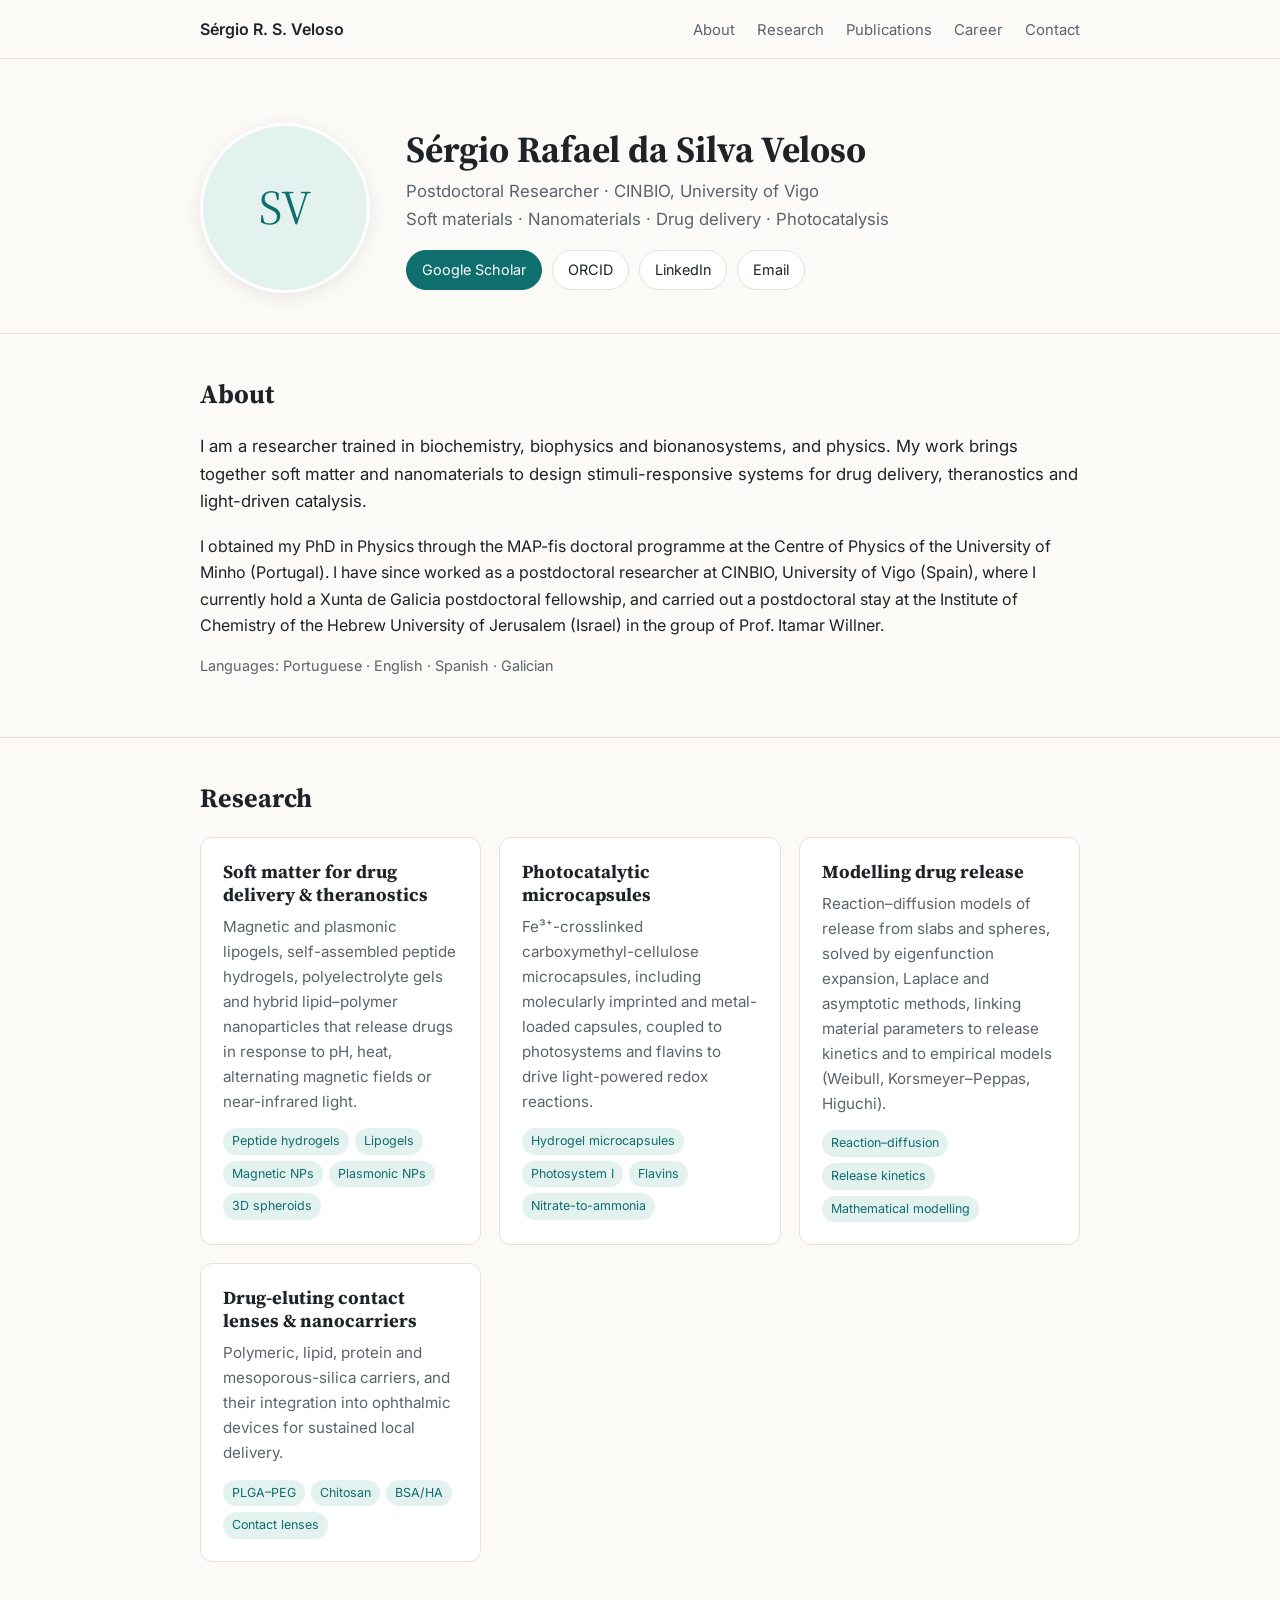
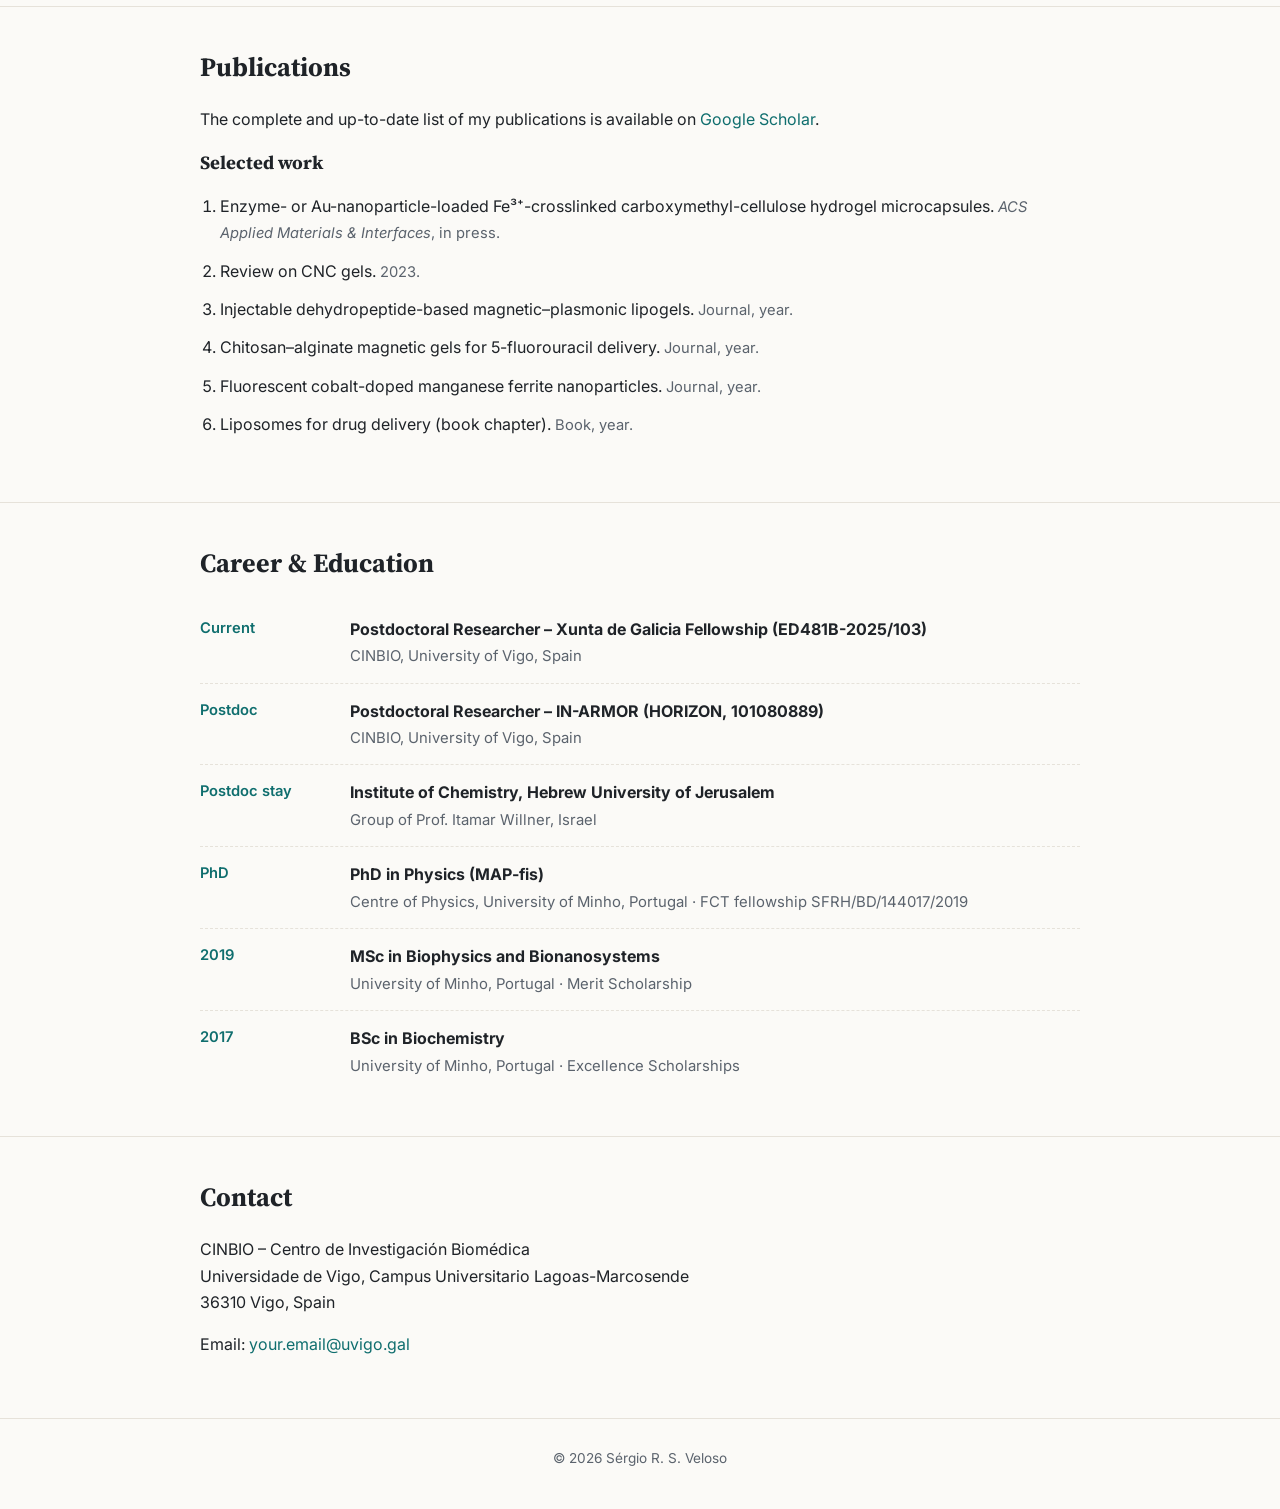
==== index.html @ 97ce34b4 "Add files via upload" ====
<!DOCTYPE html>
<html lang="en">
<head>
<meta charset="UTF-8">
<meta name="viewport" content="width=device-width, initial-scale=1.0">
<title>Sérgio R. S. Veloso | Researcher</title>
<meta name="description" content="Sérgio Rafael da Silva Veloso – researcher in soft materials, nanomaterials, drug delivery and photocatalysis. CINBIO, University of Vigo.">
<link href="https://fonts.googleapis.com/css2?family=Inter:wght@400;500;600&family=Source+Serif+4:wght@600;700&display=swap" rel="stylesheet">
<style>
  :root {
    --bg: #fbfaf7; --surface: #ffffff; --text: #1f2328; --muted: #5b636d;
    --accent: #0f6e6e; --accent-soft: #e3f1ef; --line: #e6e2da;
  }
  @media (prefers-color-scheme: dark) {
    :root {
      --bg: #14181b; --surface: #1b2024; --text: #e7e9ea; --muted: #a2abb3;
      --accent: #5cc1b8; --accent-soft: #1f3331; --line: #2c3338;
    }
  }
  * { box-sizing: border-box; }
  html { scroll-behavior: smooth; }
  body {
    margin: 0; background: var(--bg); color: var(--text);
    font-family: "Inter", system-ui, sans-serif; line-height: 1.65; font-size: 16px;
  }
  a { color: var(--accent); text-decoration: none; }
  a:hover { text-decoration: underline; }
  h1, h2, h3 { font-family: "Source Serif 4", Georgia, serif; line-height: 1.25; }
  .wrap { max-width: 920px; margin: 0 auto; padding: 0 20px; }

  /* Navigation */
  nav {
    position: sticky; top: 0; z-index: 10;
    background: color-mix(in srgb, var(--bg) 92%, transparent);
    backdrop-filter: blur(8px); border-bottom: 1px solid var(--line);
  }
  nav .wrap { display: flex; align-items: center; justify-content: space-between; height: 58px; }
  nav .brand { font-weight: 600; color: var(--text); }
  nav ul { list-style: none; display: flex; gap: 22px; margin: 0; padding: 0; }
  nav ul a { color: var(--muted); font-size: 0.93rem; }
  nav ul a:hover { color: var(--accent); text-decoration: none; }
  @media (max-width: 680px) { nav ul { display: none; } }

  /* Hero */
  header.hero { padding: 64px 0 40px; }
  .hero-grid { display: grid; grid-template-columns: 170px 1fr; gap: 36px; align-items: center; }
  .photo {
    width: 170px; height: 170px; border-radius: 50%; object-fit: cover;
    background: var(--accent-soft); border: 3px solid var(--surface);
    box-shadow: 0 4px 18px rgba(0,0,0,.08);
    display: flex; align-items: center; justify-content: center;
    font-family: "Source Serif 4", serif; font-size: 3rem; color: var(--accent);
  }
  .hero h1 { font-size: 2.3rem; margin: 0 0 6px; }
  .hero .role { color: var(--muted); margin: 0 0 16px; font-size: 1.05rem; }
  .links { display: flex; flex-wrap: wrap; gap: 10px; }
  .btn {
    display: inline-block; padding: 7px 15px; border-radius: 999px; font-size: 0.9rem;
    border: 1px solid var(--line); background: var(--surface); color: var(--text);
  }
  .btn:hover { border-color: var(--accent); color: var(--accent); text-decoration: none; }
  .btn.primary { background: var(--accent); color: #fff; border-color: var(--accent); }
  .btn.primary:hover { color: #fff; opacity: .9; }
  @media (max-width: 680px) {
    .hero-grid { grid-template-columns: 1fr; text-align: center; }
    .photo { margin: 0 auto; }
    .links { justify-content: center; }
    .hero h1 { font-size: 1.9rem; }
  }

  /* Sections */
  section { padding: 44px 0; border-top: 1px solid var(--line); }
  section h2 { font-size: 1.65rem; margin: 0 0 22px; }
  .lead { font-size: 1.05rem; }
  .cards { display: grid; grid-template-columns: repeat(auto-fit, minmax(250px, 1fr)); gap: 18px; }
  .card {
    background: var(--surface); border: 1px solid var(--line); border-radius: 12px; padding: 22px;
  }
  .card h3 { margin: 0 0 8px; font-size: 1.15rem; }
  .card p { margin: 0; color: var(--muted); font-size: 0.95rem; }
  .tags { display: flex; flex-wrap: wrap; gap: 6px; margin-top: 14px; }
  .tag { background: var(--accent-soft); color: var(--accent); font-size: 0.78rem; padding: 3px 9px; border-radius: 999px; }

  /* Timeline */
  .timeline { list-style: none; margin: 0; padding: 0; }
  .timeline li { display: grid; grid-template-columns: 130px 1fr; gap: 20px; padding: 14px 0; border-bottom: 1px dashed var(--line); }
  .timeline li:last-child { border-bottom: none; }
  .timeline .when { color: var(--accent); font-weight: 600; font-size: 0.92rem; }
  .timeline .what strong { display: block; }
  .timeline .what span { color: var(--muted); font-size: 0.93rem; }
  @media (max-width: 560px) { .timeline li { grid-template-columns: 1fr; gap: 2px; } }

  .pubs { padding-left: 20px; margin: 0 0 20px; }
  .pubs li { margin-bottom: 12px; }
  .pubs .venue { color: var(--muted); font-size: 0.92rem; }
  .note { color: var(--muted); font-size: 0.9rem; }

  footer { padding: 28px 0 40px; border-top: 1px solid var(--line); color: var(--muted); font-size: 0.85rem; text-align: center; }
</style>
</head>
<body>

<nav>
  <div class="wrap">
    <a href="#top" class="brand">Sérgio R. S. Veloso</a>
    <ul>
      <li><a href="#about">About</a></li>
      <li><a href="#research">Research</a></li>
      <li><a href="#publications">Publications</a></li>
      <li><a href="#cv">Career</a></li>
      <li><a href="#contact">Contact</a></li>
    </ul>
  </div>
</nav>

<header class="hero" id="top">
  <div class="wrap hero-grid">
    <!-- PHOTO: upload a file named photo.jpg next to index.html, then replace the next line with:
         <img class="photo" src="photo.jpg" alt="Sérgio Veloso"> -->
    <div class="photo" aria-hidden="true">SV</div>
    <div>
      <h1>Sérgio Rafael da Silva Veloso</h1>
      <p class="role">Postdoctoral Researcher · CINBIO, University of Vigo<br>Soft materials · Nanomaterials · Drug delivery · Photocatalysis</p>
      <div class="links">
        <a class="btn primary" href="https://scholar.google.com/citations?user=RqlixlYAAAAJ&hl=en" target="_blank" rel="noopener">Google Scholar</a>
        <!-- Replace the # with your real links (or delete lines you don't need) -->
        <a class="btn" href="#" target="_blank" rel="noopener">ORCID</a>
        <a class="btn" href="#" target="_blank" rel="noopener">LinkedIn</a>
        <a class="btn" href="#contact">Email</a>
      </div>
    </div>
  </div>
</header>

<main>
<section id="about">
  <div class="wrap">
    <h2>About</h2>
    <p class="lead">I am a researcher trained in biochemistry, biophysics and bionanosystems, and physics. My work brings together soft matter and nanomaterials to design stimuli-responsive systems for drug delivery, theranostics and light-driven catalysis.</p>
    <p>I obtained my PhD in Physics through the MAP-fis doctoral programme at the Centre of Physics of the University of Minho (Portugal). I have since worked as a postdoctoral researcher at CINBIO, University of Vigo (Spain), where I currently hold a Xunta de Galicia postdoctoral fellowship, and carried out a postdoctoral stay at the Institute of Chemistry of the Hebrew University of Jerusalem (Israel) in the group of Prof. Itamar Willner.</p>
    <p class="note">Languages: Portuguese · English · Spanish · Galician</p>
  </div>
</section>

<section id="research">
  <div class="wrap">
    <h2>Research</h2>
    <div class="cards">
      <div class="card">
        <h3>Soft matter for drug delivery &amp; theranostics</h3>
        <p>Magnetic and plasmonic lipogels, self-assembled peptide hydrogels, polyelectrolyte gels and hybrid lipid–polymer nanoparticles that release drugs in response to pH, heat, alternating magnetic fields or near-infrared light.</p>
        <div class="tags"><span class="tag">Peptide hydrogels</span><span class="tag">Lipogels</span><span class="tag">Magnetic NPs</span><span class="tag">Plasmonic NPs</span><span class="tag">3D spheroids</span></div>
      </div>
      <div class="card">
        <h3>Photocatalytic microcapsules</h3>
        <p>Fe³⁺-crosslinked carboxymethyl-cellulose microcapsules, including molecularly imprinted and metal-loaded capsules, coupled to photosystems and flavins to drive light-powered redox reactions.</p>
        <div class="tags"><span class="tag">Hydrogel microcapsules</span><span class="tag">Photosystem I</span><span class="tag">Flavins</span><span class="tag">Nitrate-to-ammonia</span></div>
      </div>
      <div class="card">
        <h3>Modelling drug release</h3>
        <p>Reaction–diffusion models of release from slabs and spheres, solved by eigenfunction expansion, Laplace and asymptotic methods, linking material parameters to release kinetics and to empirical models (Weibull, Korsmeyer–Peppas, Higuchi).</p>
        <div class="tags"><span class="tag">Reaction–diffusion</span><span class="tag">Release kinetics</span><span class="tag">Mathematical modelling</span></div>
      </div>
      <div class="card">
        <h3>Drug-eluting contact lenses &amp; nanocarriers</h3>
        <p>Polymeric, lipid, protein and mesoporous-silica carriers, and their integration into ophthalmic devices for sustained local delivery.</p>
        <div class="tags"><span class="tag">PLGA–PEG</span><span class="tag">Chitosan</span><span class="tag">BSA/HA</span><span class="tag">Contact lenses</span></div>
      </div>
    </div>
  </div>
</section>

<section id="publications">
  <div class="wrap">
    <h2>Publications</h2>
    <p>The complete and up-to-date list of my publications is available on
      <a href="https://scholar.google.com/citations?user=RqlixlYAAAAJ&hl=en" target="_blank" rel="noopener">Google Scholar</a>.</p>
    <h3>Selected work</h3>
    <!-- Replace these with full references (authors, title, journal, year, DOI link) -->
    <ol class="pubs">
      <li>Enzyme- or Au-nanoparticle-loaded Fe³⁺-crosslinked carboxymethyl-cellulose hydrogel microcapsules. <span class="venue"><em>ACS Applied Materials &amp; Interfaces</em>, in press.</span></li>
      <li>Review on CNC gels. <span class="venue">2023.</span></li>
      <li>Injectable dehydropeptide-based magnetic–plasmonic lipogels. <span class="venue">Journal, year.</span></li>
      <li>Chitosan–alginate magnetic gels for 5-fluorouracil delivery. <span class="venue">Journal, year.</span></li>
      <li>Fluorescent cobalt-doped manganese ferrite nanoparticles. <span class="venue">Journal, year.</span></li>
      <li>Liposomes for drug delivery (book chapter). <span class="venue">Book, year.</span></li>
    </ol>
  </div>
</section>

<section id="cv">
  <div class="wrap">
    <h2>Career &amp; Education</h2>
    <ul class="timeline">
      <li><div class="when">Current</div><div class="what"><strong>Postdoctoral Researcher – Xunta de Galicia Fellowship (ED481B-2025/103)</strong><span>CINBIO, University of Vigo, Spain</span></div></li>
      <li><div class="when">Postdoc</div><div class="what"><strong>Postdoctoral Researcher – IN-ARMOR (HORIZON, 101080889)</strong><span>CINBIO, University of Vigo, Spain</span></div></li>
      <li><div class="when">Postdoc stay</div><div class="what"><strong>Institute of Chemistry, Hebrew University of Jerusalem</strong><span>Group of Prof. Itamar Willner, Israel</span></div></li>
      <li><div class="when">PhD</div><div class="what"><strong>PhD in Physics (MAP-fis)</strong><span>Centre of Physics, University of Minho, Portugal · FCT fellowship SFRH/BD/144017/2019</span></div></li>
      <li><div class="when">2019</div><div class="what"><strong>MSc in Biophysics and Bionanosystems</strong><span>University of Minho, Portugal · Merit Scholarship</span></div></li>
      <li><div class="when">2017</div><div class="what"><strong>BSc in Biochemistry</strong><span>University of Minho, Portugal · Excellence Scholarships</span></div></li>
    </ul>
  </div>
</section>

<section id="contact">
  <div class="wrap">
    <h2>Contact</h2>
    <p>CINBIO – Centro de Investigación Biomédica<br>Universidade de Vigo, Campus Universitario Lagoas-Marcosende<br>36310 Vigo, Spain</p>
    <!-- Replace with your email -->
    <p>Email: <a href="mailto:your.email@uvigo.gal">your.email@uvigo.gal</a></p>
  </div>
</section>
</main>

<footer>
  <div class="wrap">© <span id="yr"></span> Sérgio R. S. Veloso</div>
</footer>
<script>document.getElementById("yr").textContent = new Date().getFullYear();</script>
</body>
</html>
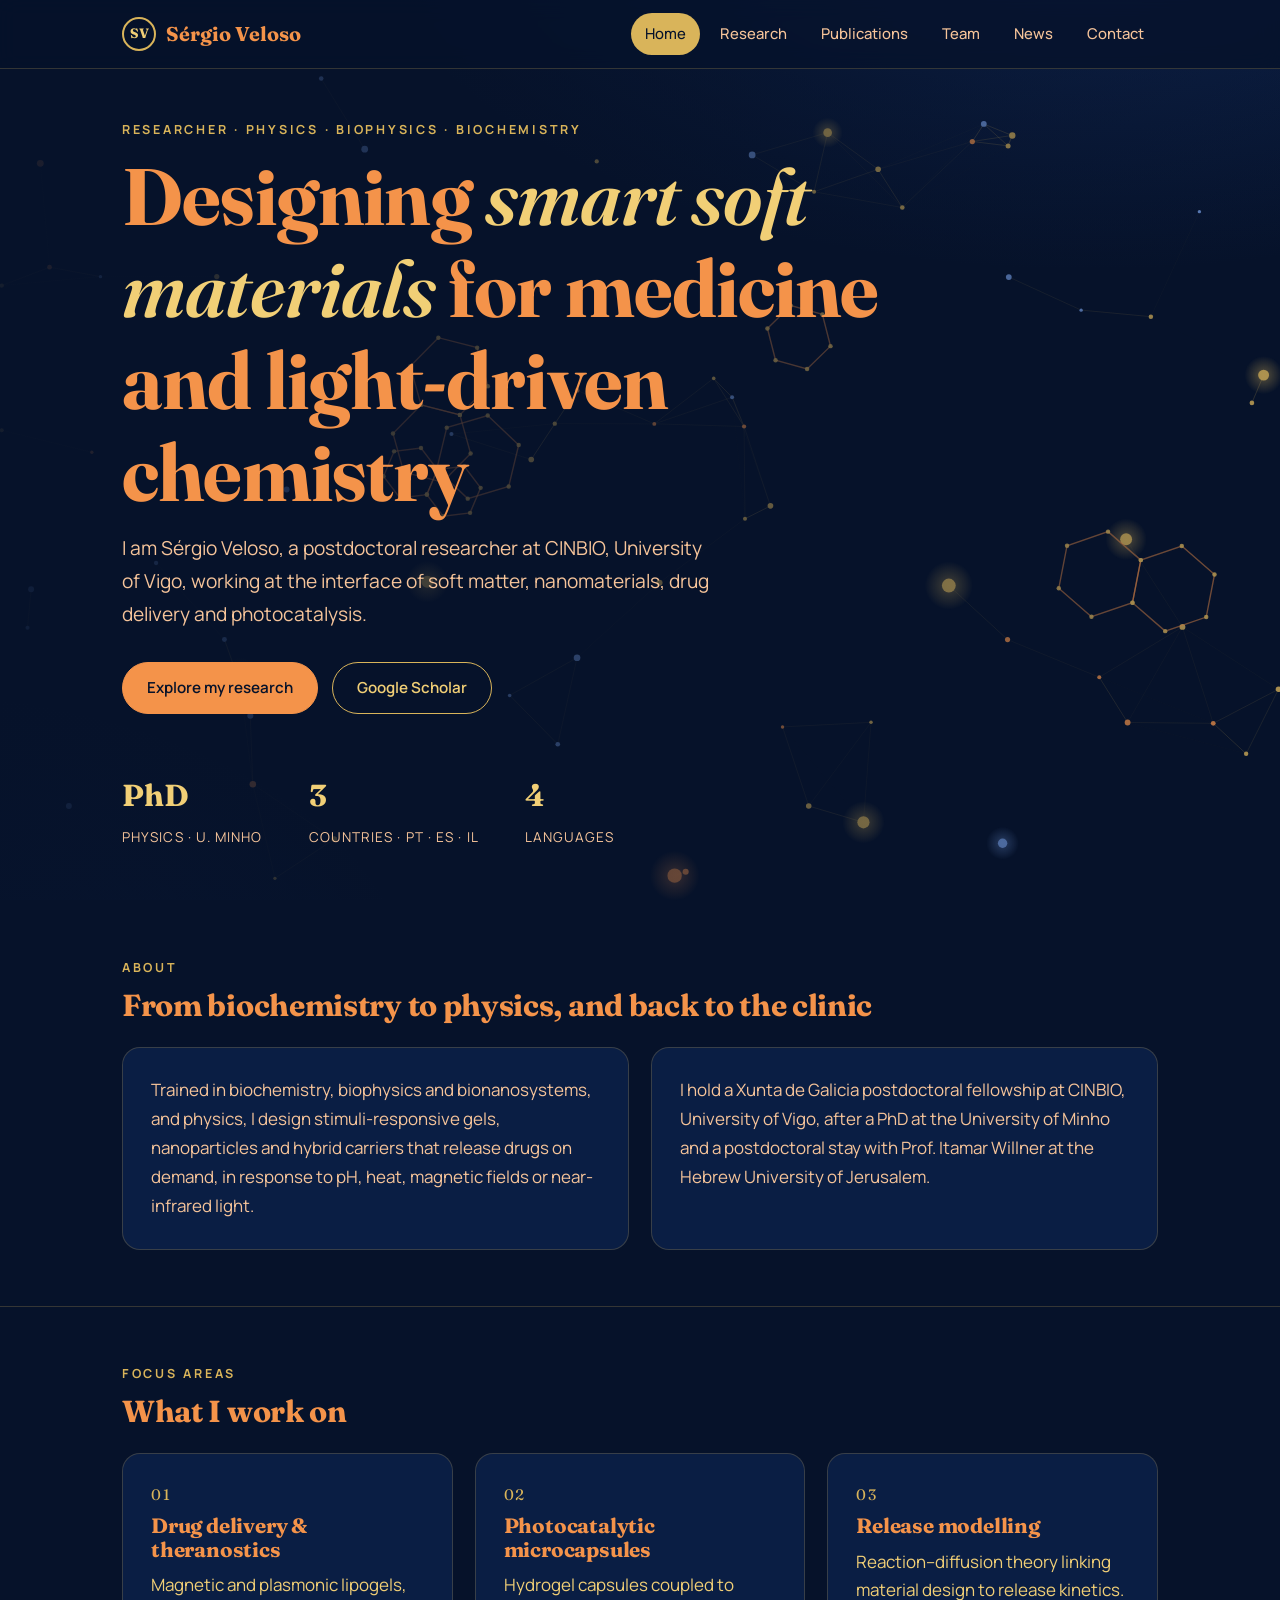
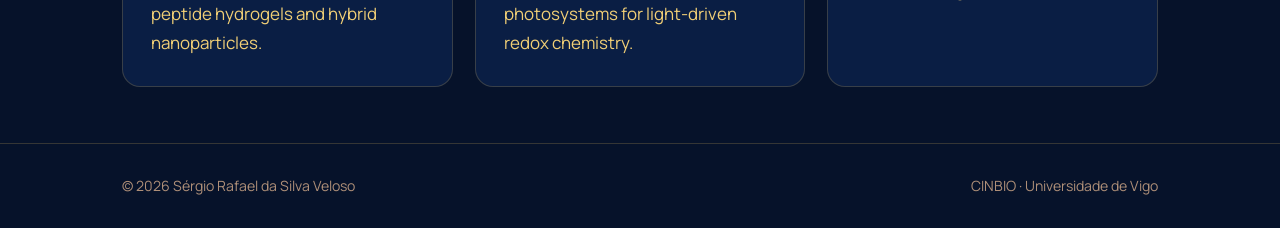
==== commit 0ad84930: "Add files via upload" ====
--- a/index.html
+++ b/index.html
@@ -3,218 +3,136 @@
 <head>
 <meta charset="UTF-8">
 <meta name="viewport" content="width=device-width, initial-scale=1.0">
-<title>Sérgio R. S. Veloso | Researcher</title>
-<meta name="description" content="Sérgio Rafael da Silva Veloso – researcher in soft materials, nanomaterials, drug delivery and photocatalysis. CINBIO, University of Vigo.">
-<link href="https://fonts.googleapis.com/css2?family=Inter:wght@400;500;600&family=Source+Serif+4:wght@600;700&display=swap" rel="stylesheet">
-<style>
-  :root {
-    --bg: #fbfaf7; --surface: #ffffff; --text: #1f2328; --muted: #5b636d;
-    --accent: #0f6e6e; --accent-soft: #e3f1ef; --line: #e6e2da;
-  }
-  @media (prefers-color-scheme: dark) {
-    :root {
-      --bg: #14181b; --surface: #1b2024; --text: #e7e9ea; --muted: #a2abb3;
-      --accent: #5cc1b8; --accent-soft: #1f3331; --line: #2c3338;
-    }
-  }
-  * { box-sizing: border-box; }
-  html { scroll-behavior: smooth; }
-  body {
-    margin: 0; background: var(--bg); color: var(--text);
-    font-family: "Inter", system-ui, sans-serif; line-height: 1.65; font-size: 16px;
-  }
-  a { color: var(--accent); text-decoration: none; }
-  a:hover { text-decoration: underline; }
-  h1, h2, h3 { font-family: "Source Serif 4", Georgia, serif; line-height: 1.25; }
-  .wrap { max-width: 920px; margin: 0 auto; padding: 0 20px; }
-
-  /* Navigation */
-  nav {
-    position: sticky; top: 0; z-index: 10;
-    background: color-mix(in srgb, var(--bg) 92%, transparent);
-    backdrop-filter: blur(8px); border-bottom: 1px solid var(--line);
-  }
-  nav .wrap { display: flex; align-items: center; justify-content: space-between; height: 58px; }
-  nav .brand { font-weight: 600; color: var(--text); }
-  nav ul { list-style: none; display: flex; gap: 22px; margin: 0; padding: 0; }
-  nav ul a { color: var(--muted); font-size: 0.93rem; }
-  nav ul a:hover { color: var(--accent); text-decoration: none; }
-  @media (max-width: 680px) { nav ul { display: none; } }
-
-  /* Hero */
-  header.hero { padding: 64px 0 40px; }
-  .hero-grid { display: grid; grid-template-columns: 170px 1fr; gap: 36px; align-items: center; }
-  .photo {
-    width: 170px; height: 170px; border-radius: 50%; object-fit: cover;
-    background: var(--accent-soft); border: 3px solid var(--surface);
-    box-shadow: 0 4px 18px rgba(0,0,0,.08);
-    display: flex; align-items: center; justify-content: center;
-    font-family: "Source Serif 4", serif; font-size: 3rem; color: var(--accent);
-  }
-  .hero h1 { font-size: 2.3rem; margin: 0 0 6px; }
-  .hero .role { color: var(--muted); margin: 0 0 16px; font-size: 1.05rem; }
-  .links { display: flex; flex-wrap: wrap; gap: 10px; }
-  .btn {
-    display: inline-block; padding: 7px 15px; border-radius: 999px; font-size: 0.9rem;
-    border: 1px solid var(--line); background: var(--surface); color: var(--text);
-  }
-  .btn:hover { border-color: var(--accent); color: var(--accent); text-decoration: none; }
-  .btn.primary { background: var(--accent); color: #fff; border-color: var(--accent); }
-  .btn.primary:hover { color: #fff; opacity: .9; }
-  @media (max-width: 680px) {
-    .hero-grid { grid-template-columns: 1fr; text-align: center; }
-    .photo { margin: 0 auto; }
-    .links { justify-content: center; }
-    .hero h1 { font-size: 1.9rem; }
-  }
-
-  /* Sections */
-  section { padding: 44px 0; border-top: 1px solid var(--line); }
-  section h2 { font-size: 1.65rem; margin: 0 0 22px; }
-  .lead { font-size: 1.05rem; }
-  .cards { display: grid; grid-template-columns: repeat(auto-fit, minmax(250px, 1fr)); gap: 18px; }
-  .card {
-    background: var(--surface); border: 1px solid var(--line); border-radius: 12px; padding: 22px;
-  }
-  .card h3 { margin: 0 0 8px; font-size: 1.15rem; }
-  .card p { margin: 0; color: var(--muted); font-size: 0.95rem; }
-  .tags { display: flex; flex-wrap: wrap; gap: 6px; margin-top: 14px; }
-  .tag { background: var(--accent-soft); color: var(--accent); font-size: 0.78rem; padding: 3px 9px; border-radius: 999px; }
-
-  /* Timeline */
-  .timeline { list-style: none; margin: 0; padding: 0; }
-  .timeline li { display: grid; grid-template-columns: 130px 1fr; gap: 20px; padding: 14px 0; border-bottom: 1px dashed var(--line); }
-  .timeline li:last-child { border-bottom: none; }
-  .timeline .when { color: var(--accent); font-weight: 600; font-size: 0.92rem; }
-  .timeline .what strong { display: block; }
-  .timeline .what span { color: var(--muted); font-size: 0.93rem; }
-  @media (max-width: 560px) { .timeline li { grid-template-columns: 1fr; gap: 2px; } }
-
-  .pubs { padding-left: 20px; margin: 0 0 20px; }
-  .pubs li { margin-bottom: 12px; }
-  .pubs .venue { color: var(--muted); font-size: 0.92rem; }
-  .note { color: var(--muted); font-size: 0.9rem; }
-
-  footer { padding: 28px 0 40px; border-top: 1px solid var(--line); color: var(--muted); font-size: 0.85rem; text-align: center; }
-</style>
+<title>Sérgio Veloso | Soft Matter & Nanomaterials</title>
+<meta name="description" content="Sérgio R. S. Veloso — researcher in soft materials, nanomaterials, drug delivery and photocatalysis.">
+<link rel="preconnect" href="https://fonts.googleapis.com">
+<link rel="preconnect" href="https://fonts.gstatic.com" crossorigin>
+<link href="https://fonts.googleapis.com/css2?family=Fraunces:ital,opsz,wght@0,9..144,600;0,9..144,700;1,9..144,600&family=Manrope:wght@400;500;600;700&display=swap" rel="stylesheet">
+<link rel="stylesheet" href="style.css">
 </head>
 <body>
-
-<nav>
+<nav class="nav">
   <div class="wrap">
-    <a href="#top" class="brand">Sérgio R. S. Veloso</a>
+    <a href="index.html" class="brand"><span class="brand-mark">SV</span>Sérgio Veloso</a>
+    <button class="menu-btn" aria-label="Menu">☰</button>
     <ul>
-      <li><a href="#about">About</a></li>
-      <li><a href="#research">Research</a></li>
-      <li><a href="#publications">Publications</a></li>
-      <li><a href="#cv">Career</a></li>
-      <li><a href="#contact">Contact</a></li>
+      <li><a href="index.html">Home</a></li>
+      <li><a href="research.html">Research</a></li>
+      <li><a href="publications.html">Publications</a></li>
+      <li><a href="team.html">Team</a></li>
+      <li><a href="news.html">News</a></li>
+      <li><a href="contact.html">Contact</a></li>
     </ul>
   </div>
 </nav>
+<main>
 
-<header class="hero" id="top">
-  <div class="wrap hero-grid">
-    <!-- PHOTO: upload a file named photo.jpg next to index.html, then replace the next line with:
-         <img class="photo" src="photo.jpg" alt="Sérgio Veloso"> -->
-    <div class="photo" aria-hidden="true">SV</div>
-    <div>
-      <h1>Sérgio Rafael da Silva Veloso</h1>
-      <p class="role">Postdoctoral Researcher · CINBIO, University of Vigo<br>Soft materials · Nanomaterials · Drug delivery · Photocatalysis</p>
-      <div class="links">
-        <a class="btn primary" href="https://scholar.google.com/citations?user=RqlixlYAAAAJ&hl=en" target="_blank" rel="noopener">Google Scholar</a>
-        <!-- Replace the # with your real links (or delete lines you don't need) -->
-        <a class="btn" href="#" target="_blank" rel="noopener">ORCID</a>
-        <a class="btn" href="#" target="_blank" rel="noopener">LinkedIn</a>
-        <a class="btn" href="#contact">Email</a>
-      </div>
+<section class="hero">
+  <canvas id="molecules" aria-hidden="true"></canvas>
+  <div class="wrap">
+    <div class="eyebrow">Researcher · Physics · Biophysics · Biochemistry</div>
+    <h1>Designing <em>smart soft materials</em> for medicine and light-driven chemistry</h1>
+    <p class="sub">I am Sérgio Veloso, a postdoctoral researcher at CINBIO, University of Vigo, working at the interface of soft matter, nanomaterials, drug delivery and photocatalysis.</p>
+    <div class="actions">
+      <a class="btn solid" href="research.html">Explore my research</a>
+      <a class="btn" href="https://scholar.google.com/citations?user=RqlixlYAAAAJ&hl=en" target="_blank" rel="noopener">Google Scholar</a>
     </div>
-  </div>
-</header>
-
-<main>
-<section id="about">
-  <div class="wrap">
-    <h2>About</h2>
-    <p class="lead">I am a researcher trained in biochemistry, biophysics and bionanosystems, and physics. My work brings together soft matter and nanomaterials to design stimuli-responsive systems for drug delivery, theranostics and light-driven catalysis.</p>
-    <p>I obtained my PhD in Physics through the MAP-fis doctoral programme at the Centre of Physics of the University of Minho (Portugal). I have since worked as a postdoctoral researcher at CINBIO, University of Vigo (Spain), where I currently hold a Xunta de Galicia postdoctoral fellowship, and carried out a postdoctoral stay at the Institute of Chemistry of the Hebrew University of Jerusalem (Israel) in the group of Prof. Itamar Willner.</p>
-    <p class="note">Languages: Portuguese · English · Spanish · Galician</p>
-  </div>
-</section>
-
-<section id="research">
-  <div class="wrap">
-    <h2>Research</h2>
-    <div class="cards">
-      <div class="card">
-        <h3>Soft matter for drug delivery &amp; theranostics</h3>
-        <p>Magnetic and plasmonic lipogels, self-assembled peptide hydrogels, polyelectrolyte gels and hybrid lipid–polymer nanoparticles that release drugs in response to pH, heat, alternating magnetic fields or near-infrared light.</p>
-        <div class="tags"><span class="tag">Peptide hydrogels</span><span class="tag">Lipogels</span><span class="tag">Magnetic NPs</span><span class="tag">Plasmonic NPs</span><span class="tag">3D spheroids</span></div>
-      </div>
-      <div class="card">
-        <h3>Photocatalytic microcapsules</h3>
-        <p>Fe³⁺-crosslinked carboxymethyl-cellulose microcapsules, including molecularly imprinted and metal-loaded capsules, coupled to photosystems and flavins to drive light-powered redox reactions.</p>
-        <div class="tags"><span class="tag">Hydrogel microcapsules</span><span class="tag">Photosystem I</span><span class="tag">Flavins</span><span class="tag">Nitrate-to-ammonia</span></div>
-      </div>
-      <div class="card">
-        <h3>Modelling drug release</h3>
-        <p>Reaction–diffusion models of release from slabs and spheres, solved by eigenfunction expansion, Laplace and asymptotic methods, linking material parameters to release kinetics and to empirical models (Weibull, Korsmeyer–Peppas, Higuchi).</p>
-        <div class="tags"><span class="tag">Reaction–diffusion</span><span class="tag">Release kinetics</span><span class="tag">Mathematical modelling</span></div>
-      </div>
-      <div class="card">
-        <h3>Drug-eluting contact lenses &amp; nanocarriers</h3>
-        <p>Polymeric, lipid, protein and mesoporous-silica carriers, and their integration into ophthalmic devices for sustained local delivery.</p>
-        <div class="tags"><span class="tag">PLGA–PEG</span><span class="tag">Chitosan</span><span class="tag">BSA/HA</span><span class="tag">Contact lenses</span></div>
-      </div>
+    <div class="stats">
+      <div class="stat"><strong>PhD</strong><span>Physics · U. Minho</span></div>
+      <div class="stat"><strong>3</strong><span>Countries · PT · ES · IL</span></div>
+      <div class="stat"><strong>4</strong><span>Languages</span></div>
     </div>
   </div>
 </section>
-
-<section id="publications">
+<section class="block"><div class="wrap">
+  <div class="eyebrow">About</div>
+  <h2>From biochemistry to physics, and back to the clinic</h2>
+  <div class="grid">
+    <div class="card reveal"><p>Trained in biochemistry, biophysics and bionanosystems, and physics, I design stimuli-responsive gels, nanoparticles and hybrid carriers that release drugs on demand, in response to pH, heat, magnetic fields or near-infrared light.</p></div>
+    <div class="card reveal"><p>I hold a Xunta de Galicia postdoctoral fellowship at CINBIO, University of Vigo, after a PhD at the University of Minho and a postdoctoral stay with Prof. Itamar Willner at the Hebrew University of Jerusalem.</p></div>
+  </div>
+</div></section>
+<section class="block"><div class="wrap">
+  <div class="eyebrow">Focus areas</div>
+  <h2>What I work on</h2>
+  <div class="grid">
+    <a class="card reveal" href="research.html#delivery"><div class="num">01</div><h3>Drug delivery &amp; theranostics</h3><p>Magnetic and plasmonic lipogels, peptide hydrogels and hybrid nanoparticles.</p></a>
+    <a class="card reveal" href="research.html#photo"><div class="num">02</div><h3>Photocatalytic microcapsules</h3><p>Hydrogel capsules coupled to photosystems for light-driven redox chemistry.</p></a>
+    <a class="card reveal" href="research.html#modelling"><div class="num">03</div><h3>Release modelling</h3><p>Reaction–diffusion theory linking material design to release kinetics.</p></a>
+  </div>
+</div></section>
+</main>
+<footer>
   <div class="wrap">
-    <h2>Publications</h2>
-    <p>The complete and up-to-date list of my publications is available on
-      <a href="https://scholar.google.com/citations?user=RqlixlYAAAAJ&hl=en" target="_blank" rel="noopener">Google Scholar</a>.</p>
-    <h3>Selected work</h3>
-    <!-- Replace these with full references (authors, title, journal, year, DOI link) -->
-    <ol class="pubs">
-      <li>Enzyme- or Au-nanoparticle-loaded Fe³⁺-crosslinked carboxymethyl-cellulose hydrogel microcapsules. <span class="venue"><em>ACS Applied Materials &amp; Interfaces</em>, in press.</span></li>
-      <li>Review on CNC gels. <span class="venue">2023.</span></li>
-      <li>Injectable dehydropeptide-based magnetic–plasmonic lipogels. <span class="venue">Journal, year.</span></li>
-      <li>Chitosan–alginate magnetic gels for 5-fluorouracil delivery. <span class="venue">Journal, year.</span></li>
-      <li>Fluorescent cobalt-doped manganese ferrite nanoparticles. <span class="venue">Journal, year.</span></li>
-      <li>Liposomes for drug delivery (book chapter). <span class="venue">Book, year.</span></li>
-    </ol>
+    <span>© <span id="yr"></span> Sérgio Rafael da Silva Veloso</span>
+    <span>CINBIO · Universidade de Vigo</span>
   </div>
-</section>
-
-<section id="cv">
-  <div class="wrap">
-    <h2>Career &amp; Education</h2>
-    <ul class="timeline">
-      <li><div class="when">Current</div><div class="what"><strong>Postdoctoral Researcher – Xunta de Galicia Fellowship (ED481B-2025/103)</strong><span>CINBIO, University of Vigo, Spain</span></div></li>
-      <li><div class="when">Postdoc</div><div class="what"><strong>Postdoctoral Researcher – IN-ARMOR (HORIZON, 101080889)</strong><span>CINBIO, University of Vigo, Spain</span></div></li>
-      <li><div class="when">Postdoc stay</div><div class="what"><strong>Institute of Chemistry, Hebrew University of Jerusalem</strong><span>Group of Prof. Itamar Willner, Israel</span></div></li>
-      <li><div class="when">PhD</div><div class="what"><strong>PhD in Physics (MAP-fis)</strong><span>Centre of Physics, University of Minho, Portugal · FCT fellowship SFRH/BD/144017/2019</span></div></li>
-      <li><div class="when">2019</div><div class="what"><strong>MSc in Biophysics and Bionanosystems</strong><span>University of Minho, Portugal · Merit Scholarship</span></div></li>
-      <li><div class="when">2017</div><div class="what"><strong>BSc in Biochemistry</strong><span>University of Minho, Portugal · Excellence Scholarships</span></div></li>
-    </ul>
-  </div>
-</section>
-
-<section id="contact">
-  <div class="wrap">
-    <h2>Contact</h2>
-    <p>CINBIO – Centro de Investigación Biomédica<br>Universidade de Vigo, Campus Universitario Lagoas-Marcosende<br>36310 Vigo, Spain</p>
-    <!-- Replace with your email -->
-    <p>Email: <a href="mailto:your.email@uvigo.gal">your.email@uvigo.gal</a></p>
-  </div>
-</section>
-</main>
-
-<footer>
-  <div class="wrap">© <span id="yr"></span> Sérgio R. S. Veloso</div>
 </footer>
-<script>document.getElementById("yr").textContent = new Date().getFullYear();</script>
+<script src="script.js"></script>
+<script>
+(function(){
+  const c = document.getElementById("molecules"); if(!c) return;
+  const ctx = c.getContext("2d");
+  const reduce = matchMedia("(prefers-reduced-motion: reduce)").matches;
+  let W, H, dpr, atoms = [], rings = [];
+  const GOLD = "217,180,90", ORANGE = "244,147,74", BLUE = "120,160,230";
+  function resize(){
+    dpr = Math.min(window.devicePixelRatio||1, 2);
+    W = c.clientWidth; H = c.clientHeight;
+    c.width = W*dpr; c.height = H*dpr; ctx.setTransform(dpr,0,0,dpr,0,0);
+    const n = Math.round(W*H/16000);
+    atoms = Array.from({length:n}, () => ({
+      x: Math.random()*W, y: Math.random()*H,
+      vx: (Math.random()-.5)*.25, vy: (Math.random()-.5)*.25,
+      r: Math.random()<.12 ? 4+Math.random()*4 : 1.6+Math.random()*1.8,
+      col: Math.random()<.5 ? GOLD : (Math.random()<.5 ? ORANGE : BLUE)
+    }));
+    rings = Array.from({length: Math.max(4, Math.round(W/260))}, () => ({
+      x: W*(.35+Math.random()*.65), y: Math.random()*H,
+      s: 18+Math.random()*26, a: Math.random()*Math.PI,
+      va: (Math.random()-.5)*.003, vx:(Math.random()-.5)*.15, vy:(Math.random()-.5)*.15,
+      fused: Math.random()<.5
+    }));
+  }
+  function hex(x,y,s,a){
+    ctx.beginPath();
+    for(let i=0;i<6;i++){const t=a+i*Math.PI/3; const px=x+s*Math.cos(t), py=y+s*Math.sin(t); i?ctx.lineTo(px,py):ctx.moveTo(px,py);}
+    ctx.closePath(); ctx.stroke();
+    for(let i=0;i<6;i++){const t=a+i*Math.PI/3; ctx.beginPath(); ctx.arc(x+s*Math.cos(t), y+s*Math.sin(t), 2.2, 0, 7); ctx.fill();}
+  }
+  function frame(){
+    ctx.clearRect(0,0,W,H);
+    const max = 130;
+    for(let i=0;i<atoms.length;i++){
+      const a = atoms[i];
+      if(!reduce){ a.x+=a.vx; a.y+=a.vy; }
+      if(a.x<-20) a.x=W+20; if(a.x>W+20) a.x=-20; if(a.y<-20) a.y=H+20; if(a.y>H+20) a.y=-20;
+      for(let j=i+1;j<atoms.length;j++){
+        const b = atoms[j], d=Math.hypot(a.x-b.x,a.y-b.y);
+        if(d<max){ ctx.strokeStyle=`rgba(${GOLD},${(1-d/max)*.28})`; ctx.lineWidth=1; ctx.beginPath(); ctx.moveTo(a.x,a.y); ctx.lineTo(b.x,b.y); ctx.stroke(); }
+      }
+    }
+    for(const a of atoms){
+      if(a.r>4){
+        const g = ctx.createRadialGradient(a.x,a.y,0,a.x,a.y,a.r*3.5);
+        g.addColorStop(0,`rgba(${a.col},.45)`); g.addColorStop(1,`rgba(${a.col},0)`);
+        ctx.fillStyle=g; ctx.beginPath(); ctx.arc(a.x,a.y,a.r*3.5,0,7); ctx.fill();
+      }
+      ctx.fillStyle=`rgba(${a.col},.9)`; ctx.beginPath(); ctx.arc(a.x,a.y,a.r,0,7); ctx.fill();
+    }
+    ctx.lineWidth=1.4;
+    for(const r of rings){
+      if(!reduce){ r.a+=r.va; r.x+=r.vx; r.y+=r.vy; }
+      if(r.x<-60) r.x=W+60; if(r.x>W+60) r.x=-60; if(r.y<-60) r.y=H+60; if(r.y>H+60) r.y=-60;
+      ctx.strokeStyle=`rgba(${ORANGE},.55)`; ctx.fillStyle=`rgba(${GOLD},.85)`;
+      hex(r.x,r.y,r.s,r.a);
+      if(r.fused){ const t=r.a+Math.PI/6, d=r.s*Math.sqrt(3); hex(r.x+d*Math.cos(t), r.y+d*Math.sin(t), r.s, r.a); }
+    }
+    if(!reduce) requestAnimationFrame(frame);
+  }
+  addEventListener("resize", () => { resize(); if(reduce) frame(); });
+  resize(); frame();
+})();
+</script>
 </body>
 </html>
--- a/style.css
+++ b/style.css
@@ -0,0 +1,194 @@
+/* ===== Sérgio Veloso — shared site styles ===== */
+:root {
+  --navy-900: #06122a;
+  --navy-800: #0a1b3d;
+  --navy-700: #10285a;
+  --navy-600: #183774;
+  --orange: #f4934a;
+  --orange-soft: #f6c49a;
+  --gold: #d9b45a;
+  --gold-bright: #f1cf76;
+  --line: rgba(217, 180, 90, 0.22);
+  --card: rgba(16, 40, 90, 0.55);
+}
+
+* { box-sizing: border-box; }
+html { scroll-behavior: smooth; }
+body {
+  margin: 0;
+  background: var(--navy-900);
+  background-image: radial-gradient(1200px 600px at 85% -10%, rgba(24,55,116,.55), transparent 60%),
+                    radial-gradient(900px 500px at -10% 110%, rgba(24,55,116,.45), transparent 60%);
+  background-attachment: fixed;
+  color: var(--orange-soft);
+  font-family: "Manrope", system-ui, sans-serif;
+  font-size: 17px;
+  line-height: 1.7;
+  min-height: 100vh;
+  display: flex;
+  flex-direction: column;
+}
+main { flex: 1; }
+a { color: var(--gold-bright); text-decoration: none; transition: color .2s; }
+a:hover { color: var(--orange); }
+h1, h2, h3 {
+  font-family: "Fraunces", Georgia, serif;
+  color: var(--orange);
+  line-height: 1.15;
+  font-weight: 700;
+  letter-spacing: -0.01em;
+}
+.wrap { max-width: 1080px; margin: 0 auto; padding: 0 22px; }
+.gold { color: var(--gold-bright); }
+
+/* ===== Navigation ===== */
+.nav {
+  position: sticky; top: 0; z-index: 50;
+  background: rgba(6, 18, 42, 0.82);
+  backdrop-filter: blur(10px);
+  border-bottom: 1px solid var(--line);
+}
+.nav .wrap { display: flex; align-items: center; justify-content: space-between; height: 68px; }
+.brand {
+  font-family: "Fraunces", serif; font-size: 1.25rem; font-weight: 700;
+  color: var(--orange); display: flex; align-items: center; gap: 10px;
+}
+.brand-mark {
+  width: 34px; height: 34px; border-radius: 50%;
+  border: 2px solid var(--gold); display: grid; place-items: center;
+  font-size: .85rem; color: var(--gold-bright);
+}
+.nav ul { list-style: none; display: flex; gap: 6px; margin: 0; padding: 0; }
+.nav ul a {
+  color: var(--orange-soft); font-size: .93rem; font-weight: 500;
+  padding: 8px 14px; border-radius: 999px; display: block;
+}
+.nav ul a:hover { color: var(--gold-bright); background: rgba(217,180,90,.08); }
+.nav ul a.active { color: var(--navy-900); background: var(--gold); }
+.menu-btn {
+  display: none; background: none; border: 1px solid var(--line); color: var(--gold-bright);
+  border-radius: 8px; padding: 6px 12px; font-size: 1rem; cursor: pointer;
+}
+@media (max-width: 820px) {
+  .menu-btn { display: block; }
+  .nav ul {
+    display: none; position: absolute; top: 68px; left: 0; right: 0;
+    flex-direction: column; background: var(--navy-900); padding: 12px 22px 18px;
+    border-bottom: 1px solid var(--line);
+  }
+  .nav ul.open { display: flex; }
+}
+
+/* ===== Page header (inner pages) ===== */
+.page-head { padding: 72px 0 36px; border-bottom: 1px solid var(--line); }
+.eyebrow {
+  font-size: .78rem; letter-spacing: .22em; text-transform: uppercase;
+  color: var(--gold); font-weight: 700; margin-bottom: 10px;
+}
+.page-head h1 { font-size: clamp(2.3rem, 5vw, 3.4rem); margin: 0 0 12px; }
+.page-head p { max-width: 680px; margin: 0; font-size: 1.08rem; }
+
+section.block { padding: 56px 0; }
+section.block + section.block { border-top: 1px solid var(--line); }
+section.block h2 { font-size: 1.9rem; margin: 0 0 24px; }
+
+/* ===== Buttons ===== */
+.btn {
+  display: inline-block; padding: 12px 24px; border-radius: 999px;
+  font-weight: 600; font-size: .95rem; border: 1.5px solid var(--gold);
+  color: var(--gold-bright); transition: all .2s;
+}
+.btn:hover { background: rgba(217,180,90,.12); color: var(--gold-bright); }
+.btn.solid { background: var(--orange); border-color: var(--orange); color: var(--navy-900); }
+.btn.solid:hover { background: var(--gold-bright); border-color: var(--gold-bright); color: var(--navy-900); }
+
+/* ===== Cards ===== */
+.grid { display: grid; grid-template-columns: repeat(auto-fit, minmax(290px, 1fr)); gap: 22px; }
+.card {
+  background: var(--card); border: 1px solid var(--line); border-radius: 18px;
+  padding: 28px; transition: transform .25s, border-color .25s;
+}
+.card:hover { transform: translateY(-4px); border-color: rgba(241,207,118,.55); }
+.card h3 { margin: 6px 0 10px; font-size: 1.3rem; }
+.card p { margin: 0; }
+.card .num { font-family: "Fraunces", serif; color: var(--gold); font-size: .95rem; letter-spacing: .1em; }
+.tags { display: flex; flex-wrap: wrap; gap: 7px; margin-top: 16px; }
+.tag {
+  font-size: .76rem; padding: 4px 11px; border-radius: 999px;
+  border: 1px solid var(--line); color: var(--gold-bright);
+}
+
+/* ===== Footer ===== */
+footer {
+  border-top: 1px solid var(--line); padding: 30px 0; font-size: .88rem;
+  color: rgba(246,196,154,.7);
+}
+footer .wrap { display: flex; justify-content: space-between; flex-wrap: wrap; gap: 12px; }
+
+/* ===== Home ===== */
+.hero { position: relative; min-height: calc(100vh - 68px); display: flex; align-items: center; overflow: hidden; }
+#molecules { position: absolute; inset: 0; width: 100%; height: 100%; }
+.hero::after {
+  content: ""; position: absolute; inset: 0; pointer-events: none;
+  background: linear-gradient(90deg, rgba(6,18,42,.92) 0%, rgba(6,18,42,.6) 50%, rgba(6,18,42,.15) 100%);
+}
+.hero .wrap { position: relative; z-index: 2; width: 100%; }
+.hero h1 { font-size: clamp(2.6rem, 6.5vw, 5rem); margin: 0 0 14px; max-width: 760px; }
+.hero h1 em { font-style: italic; color: var(--gold-bright); font-weight: 600; }
+.hero .sub { font-size: 1.2rem; max-width: 600px; margin: 0 0 32px; }
+.hero .actions { display: flex; gap: 14px; flex-wrap: wrap; }
+.stats { display: flex; gap: 46px; margin-top: 56px; flex-wrap: wrap; }
+.stat strong { display: block; font-family: "Fraunces", serif; font-size: 1.9rem; color: var(--gold-bright); }
+.stat span { font-size: .85rem; letter-spacing: .08em; text-transform: uppercase; }
+
+/* ===== Timeline ===== */
+.timeline { list-style: none; margin: 0; padding: 0; border-left: 2px solid var(--gold); }
+.timeline li { position: relative; padding: 0 0 30px 30px; }
+.timeline li::before {
+  content: ""; position: absolute; left: -8px; top: 7px; width: 14px; height: 14px;
+  border-radius: 50%; background: var(--navy-900); border: 2px solid var(--gold-bright);
+}
+.timeline .when { color: var(--gold); font-weight: 700; font-size: .85rem; letter-spacing: .1em; text-transform: uppercase; }
+.timeline strong { display: block; color: var(--orange); font-size: 1.1rem; }
+
+/* ===== Publications ===== */
+.pub {
+  display: grid; grid-template-columns: 70px 1fr; gap: 20px;
+  padding: 22px 0; border-bottom: 1px solid var(--line);
+}
+.pub .yr { font-family: "Fraunces", serif; color: var(--gold-bright); font-size: 1.2rem; }
+.pub .title { color: var(--orange); font-weight: 600; font-size: 1.05rem; }
+.pub .venue { font-style: italic; font-size: .93rem; }
+@media (max-width: 560px) { .pub { grid-template-columns: 1fr; gap: 4px; } }
+
+/* ===== Coming soon ===== */
+.soon {
+  text-align: center; padding: 90px 22px; border: 1px dashed var(--gold);
+  border-radius: 24px; background: var(--card); margin: 56px 0;
+}
+.soon h2 { font-size: 2.4rem; margin: 10px 0; }
+.soon .badge {
+  display: inline-block; background: var(--gold); color: var(--navy-900);
+  font-weight: 700; font-size: .78rem; letter-spacing: .2em; padding: 6px 14px; border-radius: 999px;
+}
+
+/* ===== Contact ===== */
+.contact-item { display: flex; gap: 16px; align-items: flex-start; }
+.icon {
+  flex: none; width: 46px; height: 46px; border-radius: 12px;
+  border: 1px solid var(--gold); display: grid; place-items: center; color: var(--gold-bright);
+  font-family: "Fraunces", serif; font-weight: 700;
+}
+.contact-item h3 { margin: 0 0 4px; font-size: 1.1rem; }
+.contact-item p { margin: 0; word-break: break-word; }
+
+/* ===== News ===== */
+.news-item { padding: 26px 0; border-bottom: 1px solid var(--line); }
+.news-item .date { color: var(--gold); font-size: .82rem; letter-spacing: .14em; text-transform: uppercase; font-weight: 700; }
+.news-item h3 { margin: 6px 0 8px; font-size: 1.35rem; }
+.news-item p { margin: 0; }
+
+/* Fade-in */
+.reveal { opacity: 0; transform: translateY(18px); transition: opacity .7s ease, transform .7s ease; }
+.reveal.in { opacity: 1; transform: none; }
+@media (prefers-reduced-motion: reduce) { .reveal { opacity: 1; transform: none; } }
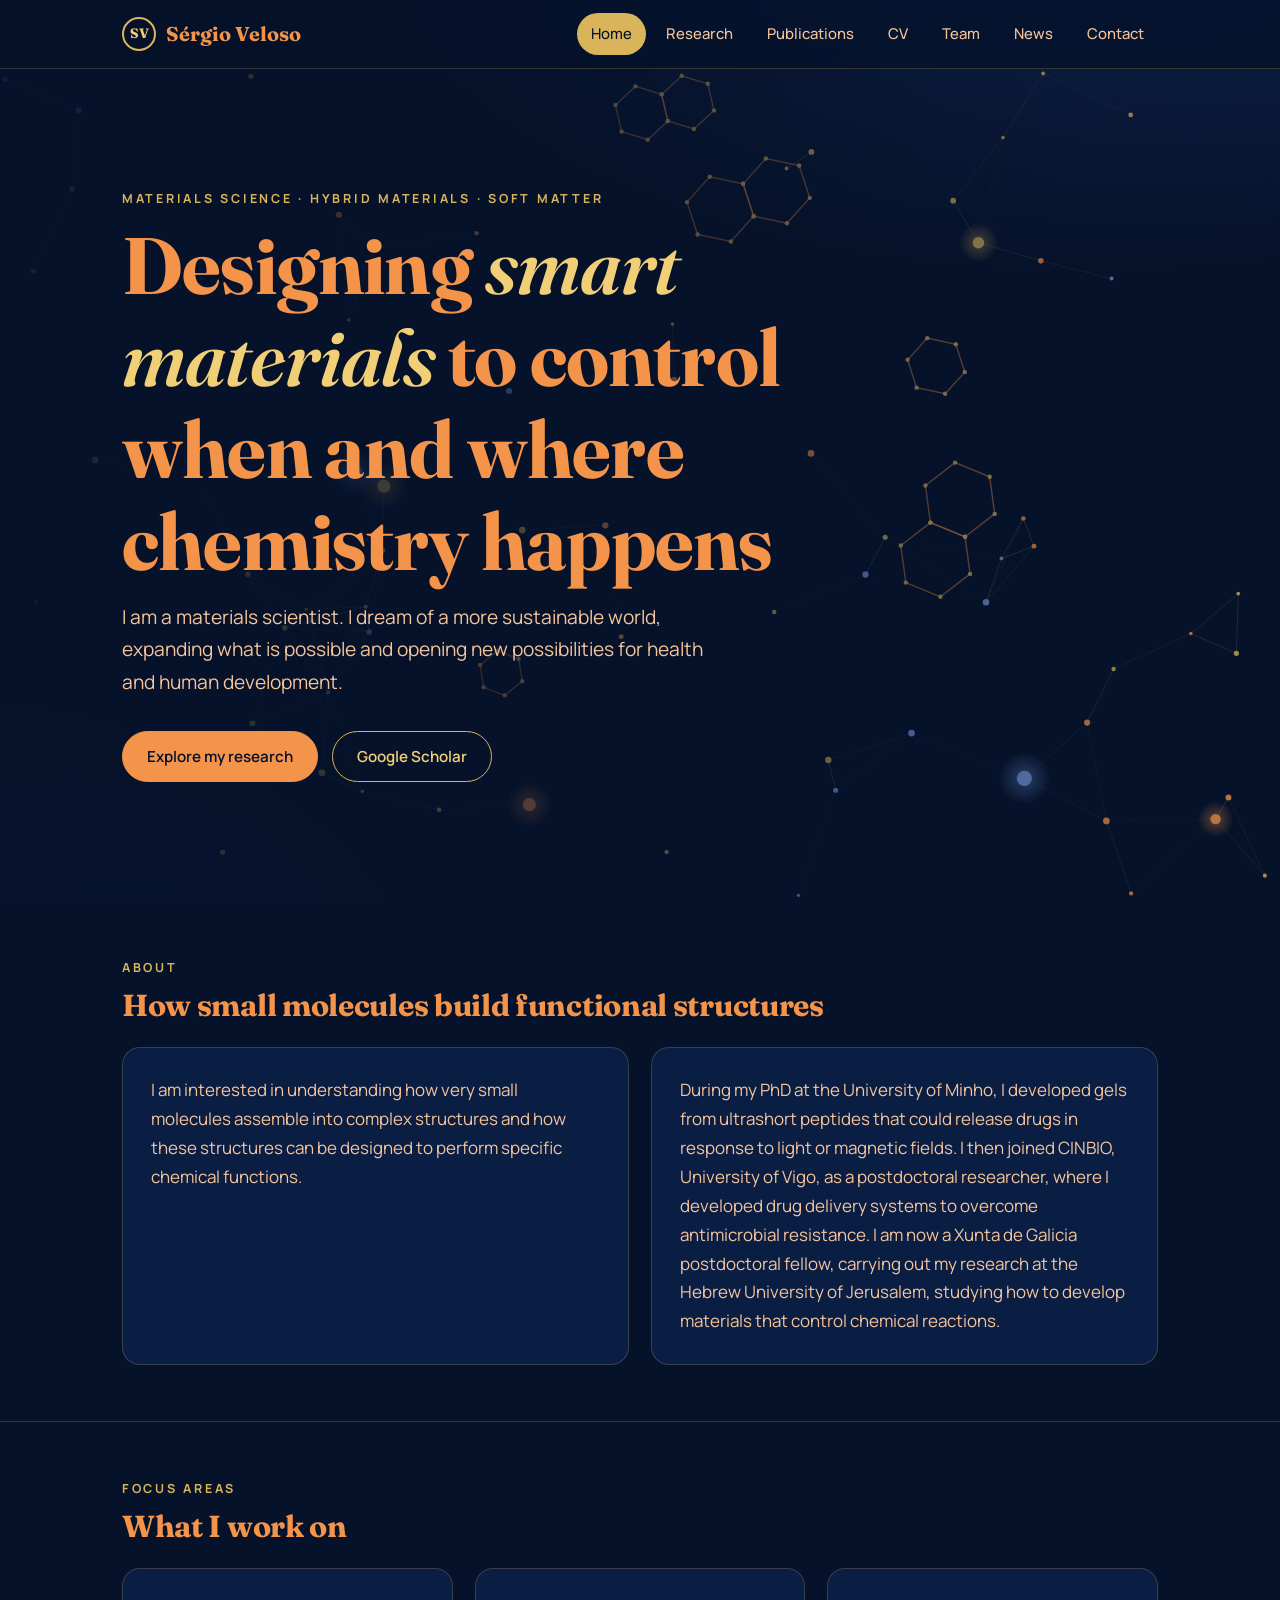
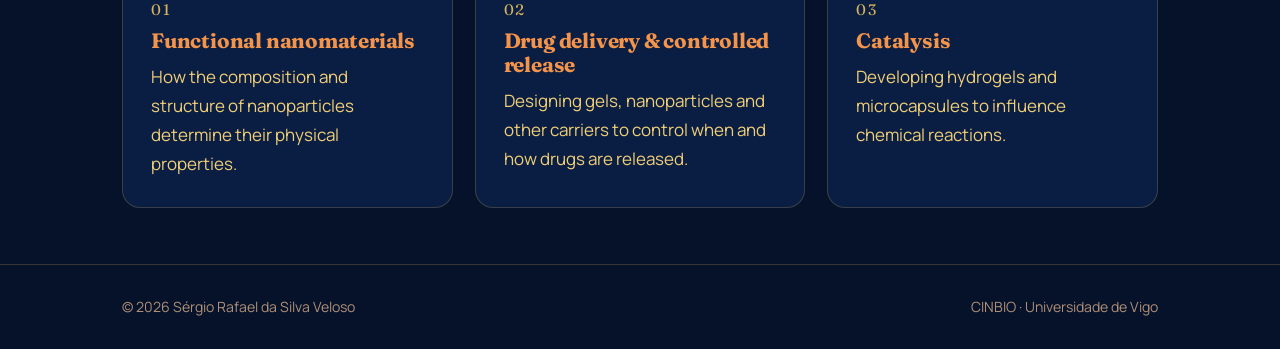
==== commit 803d28d8: "Add files via upload" ====
--- a/index.html
+++ b/index.html
@@ -19,6 +19,7 @@
       <li><a href="index.html">Home</a></li>
       <li><a href="research.html">Research</a></li>
       <li><a href="publications.html">Publications</a></li>
+      <li><a href="cv.html">CV</a></li>
       <li><a href="team.html">Team</a></li>
       <li><a href="news.html">News</a></li>
       <li><a href="contact.html">Contact</a></li>
@@ -30,35 +31,31 @@
 <section class="hero">
   <canvas id="molecules" aria-hidden="true"></canvas>
   <div class="wrap">
-    <div class="eyebrow">Researcher · Physics · Biophysics · Biochemistry</div>
-    <h1>Designing <em>smart soft materials</em> for medicine and light-driven chemistry</h1>
-    <p class="sub">I am Sérgio Veloso, a postdoctoral researcher at CINBIO, University of Vigo, working at the interface of soft matter, nanomaterials, drug delivery and photocatalysis.</p>
+    <div class="eyebrow">Materials Science · Hybrid materials · Soft matter</div>
+    <h1>Designing <em>smart materials</em> to control when and where chemistry happens</h1>
+    <p class="sub">I am a materials scientist. I dream of a more sustainable world, expanding what is possible and opening new possibilities for health and human development.</p>
     <div class="actions">
       <a class="btn solid" href="research.html">Explore my research</a>
       <a class="btn" href="https://scholar.google.com/citations?user=RqlixlYAAAAJ&hl=en" target="_blank" rel="noopener">Google Scholar</a>
-    </div>
-    <div class="stats">
-      <div class="stat"><strong>PhD</strong><span>Physics · U. Minho</span></div>
-      <div class="stat"><strong>3</strong><span>Countries · PT · ES · IL</span></div>
-      <div class="stat"><strong>4</strong><span>Languages</span></div>
     </div>
   </div>
 </section>
 <section class="block"><div class="wrap">
   <div class="eyebrow">About</div>
-  <h2>From biochemistry to physics, and back to the clinic</h2>
+  <h2>How small molecules build functional structures</h2>
   <div class="grid">
-    <div class="card reveal"><p>Trained in biochemistry, biophysics and bionanosystems, and physics, I design stimuli-responsive gels, nanoparticles and hybrid carriers that release drugs on demand, in response to pH, heat, magnetic fields or near-infrared light.</p></div>
-    <div class="card reveal"><p>I hold a Xunta de Galicia postdoctoral fellowship at CINBIO, University of Vigo, after a PhD at the University of Minho and a postdoctoral stay with Prof. Itamar Willner at the Hebrew University of Jerusalem.</p></div>
+    <div class="card reveal"><p>I am interested in understanding how very small molecules assemble into complex structures and how these structures can be designed to perform specific chemical functions.</p></div>
+    <div class="card reveal"><p>During my PhD at the University of Minho, I developed gels from ultrashort peptides that could release drugs in response to light or magnetic fields. I then joined CINBIO, University of Vigo, as a postdoctoral researcher, where I developed drug delivery systems to overcome antimicrobial resistance. I am now a Xunta de Galicia postdoctoral fellow, carrying out my research at the Hebrew University of Jerusalem, studying how to develop materials that control chemical reactions.</p></div>
   </div>
 </div></section>
+
 <section class="block"><div class="wrap">
   <div class="eyebrow">Focus areas</div>
   <h2>What I work on</h2>
   <div class="grid">
-    <a class="card reveal" href="research.html#delivery"><div class="num">01</div><h3>Drug delivery &amp; theranostics</h3><p>Magnetic and plasmonic lipogels, peptide hydrogels and hybrid nanoparticles.</p></a>
-    <a class="card reveal" href="research.html#photo"><div class="num">02</div><h3>Photocatalytic microcapsules</h3><p>Hydrogel capsules coupled to photosystems for light-driven redox chemistry.</p></a>
-    <a class="card reveal" href="research.html#modelling"><div class="num">03</div><h3>Release modelling</h3><p>Reaction–diffusion theory linking material design to release kinetics.</p></a>
+    <a class="card reveal" href="research.html"><div class="num">01</div><h3>Functional nanomaterials</h3><p>How the composition and structure of nanoparticles determine their physical properties.</p></a>
+    <a class="card reveal" href="research.html#delivery"><div class="num">02</div><h3>Drug delivery &amp; controlled release</h3><p>Designing gels, nanoparticles and other carriers to control when and how drugs are released.</p></a>
+    <a class="card reveal" href="research.html#photo"><div class="num">03</div><h3>Catalysis</h3><p>Developing hydrogels and microcapsules to influence chemical reactions.</p></a>
   </div>
 </div></section>
 </main>
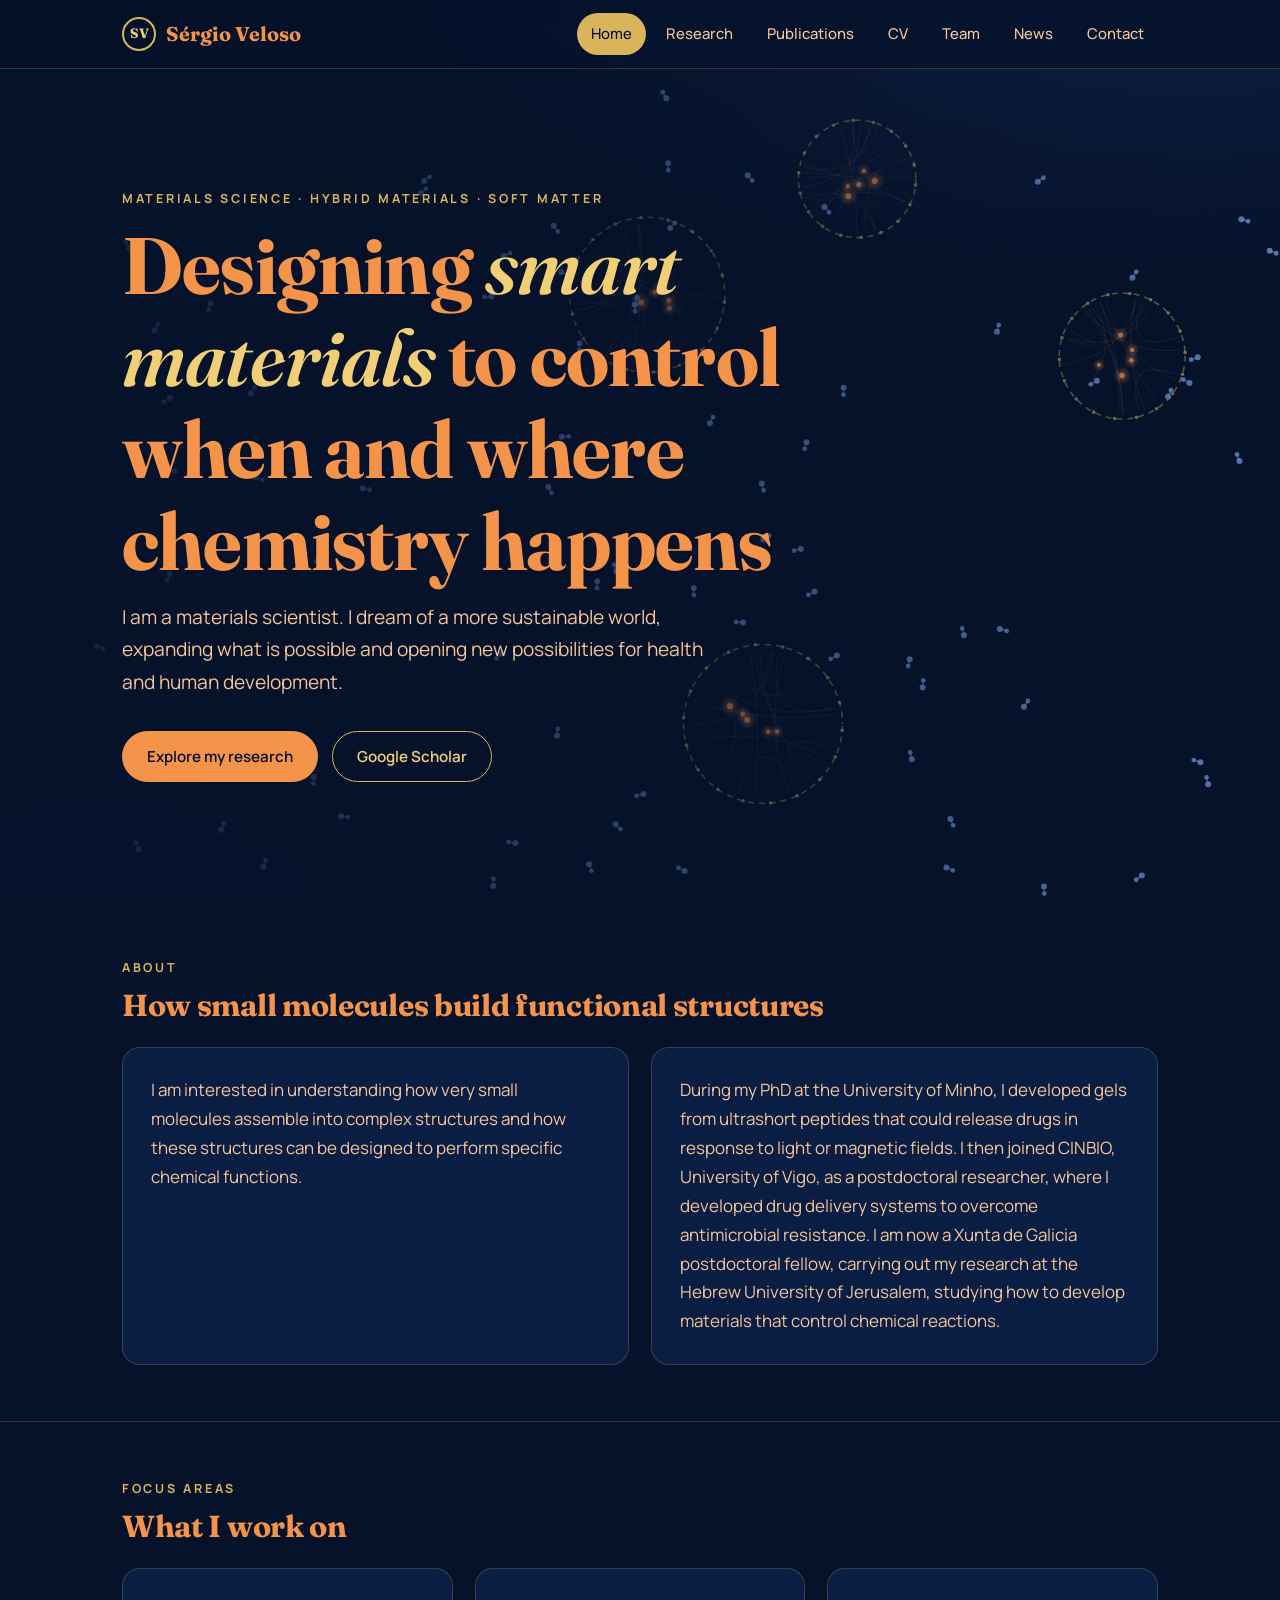
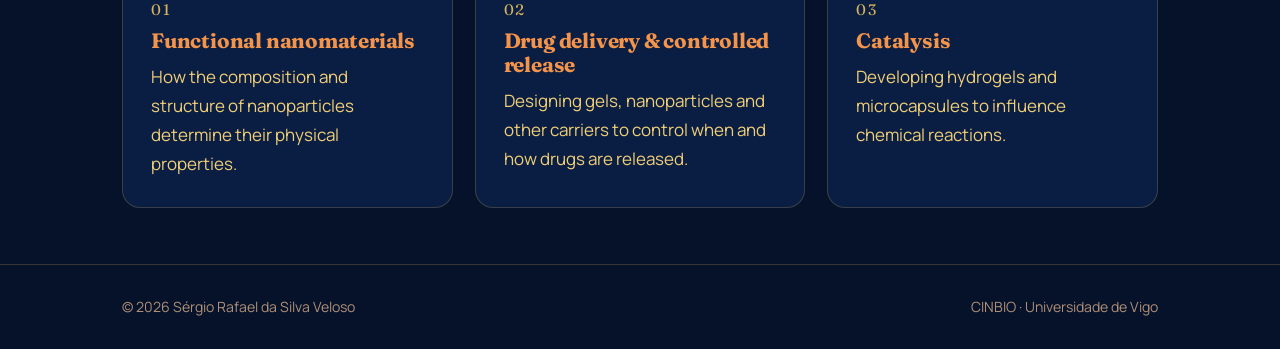
==== commit a6cb1175: "Add files via upload" ====
--- a/index.html
+++ b/index.html
@@ -67,67 +67,135 @@
 </footer>
 <script src="script.js"></script>
 <script>
+// Background: smart microcapsules that switch on when a light pulse passes,
+// capture drifting reactant molecules, convert them and release products.
 (function(){
   const c = document.getElementById("molecules"); if(!c) return;
   const ctx = c.getContext("2d");
   const reduce = matchMedia("(prefers-reduced-motion: reduce)").matches;
-  let W, H, dpr, atoms = [], rings = [];
-  const GOLD = "217,180,90", ORANGE = "244,147,74", BLUE = "120,160,230";
+  const GOLD="241,207,118", ORANGE="244,147,74", BLUE="120,165,235";
+  let W,H,caps=[],mols=[],flashes=[],t=0;
+  const rnd=(a,b)=>a+Math.random()*(b-a);
+
   function resize(){
-    dpr = Math.min(window.devicePixelRatio||1, 2);
-    W = c.clientWidth; H = c.clientHeight;
-    c.width = W*dpr; c.height = H*dpr; ctx.setTransform(dpr,0,0,dpr,0,0);
-    const n = Math.round(W*H/16000);
-    atoms = Array.from({length:n}, () => ({
-      x: Math.random()*W, y: Math.random()*H,
-      vx: (Math.random()-.5)*.25, vy: (Math.random()-.5)*.25,
-      r: Math.random()<.12 ? 4+Math.random()*4 : 1.6+Math.random()*1.8,
-      col: Math.random()<.5 ? GOLD : (Math.random()<.5 ? ORANGE : BLUE)
-    }));
-    rings = Array.from({length: Math.max(4, Math.round(W/260))}, () => ({
-      x: W*(.35+Math.random()*.65), y: Math.random()*H,
-      s: 18+Math.random()*26, a: Math.random()*Math.PI,
-      va: (Math.random()-.5)*.003, vx:(Math.random()-.5)*.15, vy:(Math.random()-.5)*.15,
-      fused: Math.random()<.5
-    }));
-  }
-  function hex(x,y,s,a){
-    ctx.beginPath();
-    for(let i=0;i<6;i++){const t=a+i*Math.PI/3; const px=x+s*Math.cos(t), py=y+s*Math.sin(t); i?ctx.lineTo(px,py):ctx.moveTo(px,py);}
-    ctx.closePath(); ctx.stroke();
-    for(let i=0;i<6;i++){const t=a+i*Math.PI/3; ctx.beginPath(); ctx.arc(x+s*Math.cos(t), y+s*Math.sin(t), 2.2, 0, 7); ctx.fill();}
-  }
+    const dpr=Math.min(devicePixelRatio||1,2);
+    W=c.clientWidth; H=c.clientHeight;
+    c.width=W*dpr; c.height=H*dpr; ctx.setTransform(dpr,0,0,dpr,0,0);
+    const small = W<700;
+    const n = small?3:Math.max(4,Math.round(W/300));
+    caps=[];
+    for(let i=0;i<n;i++){
+      const r=small?rnd(38,55):rnd(55,85); let x,y,k=0;
+      do { x = small? rnd(W*.2,W*.85) : rnd(W*.5,W*.95); y = rnd(r+20,H-r-20); k++; }
+      while(k<60 && caps.some(o=>Math.hypot(o.x-x,o.y-y)<o.r+r+30));
+      caps.push({
+        x, y, r,
+        vx:rnd(-.08,.08), vy:rnd(-.08,.08), rot:rnd(0,6.3), act:0,
+        np:Array.from({length:5},()=>({a:rnd(0,6.3),d:rnd(.1,.55),s:rnd(3,5.5)})),
+        links:Array.from({length:14},()=>[rnd(0,6.3),rnd(0,6.3)])
+      });
+    }
+    mols=Array.from({length:Math.round(W*H/14000)},newMol);
+  }
+  function newMol(){
+    return {x:rnd(0,W),y:rnd(0,H),vx:rnd(-.35,.35),vy:rnd(-.35,.35),
+            a:rnd(0,6.3),va:rnd(-.02,.02),state:"reactant",timer:0,cap:null};
+  }
+
+  function drawMol(m){
+    const col = m.state==="product"?GOLD:BLUE, alpha = m.state==="product"?.95:.8;
+    const L = m.state==="product"?9:7;
+    const x2=m.x+Math.cos(m.a)*L, y2=m.y+Math.sin(m.a)*L;
+    ctx.strokeStyle=`rgba(${col},${alpha*.7})`; ctx.lineWidth=1.5;
+    ctx.beginPath(); ctx.moveTo(m.x,m.y); ctx.lineTo(x2,y2);
+    if(m.state==="product"){ const x3=m.x-Math.cos(m.a+1)*L, y3=m.y-Math.sin(m.a+1)*L; ctx.moveTo(m.x,m.y); ctx.lineTo(x3,y3);
+      ctx.fillStyle=`rgba(${col},${alpha})`; ctx.beginPath(); ctx.arc(x3,y3,2.4,0,7); ctx.fill(); }
+    ctx.stroke();
+    ctx.fillStyle=`rgba(${col},${alpha})`;
+    ctx.beginPath(); ctx.arc(m.x,m.y,3,0,7); ctx.fill();
+    ctx.beginPath(); ctx.arc(x2,y2,2.4,0,7); ctx.fill();
+  }
+
+  function drawCap(cp){
+    const a=cp.act;
+    // glow when active
+    if(a>.02){
+      const g=ctx.createRadialGradient(cp.x,cp.y,cp.r*.2,cp.x,cp.y,cp.r*1.6);
+      g.addColorStop(0,`rgba(${ORANGE},${.22*a})`); g.addColorStop(1,`rgba(${ORANGE},0)`);
+      ctx.fillStyle=g; ctx.beginPath(); ctx.arc(cp.x,cp.y,cp.r*1.6,0,7); ctx.fill();
+    }
+    // inner polymer network
+    ctx.strokeStyle=`rgba(${GOLD},${.10+.15*a})`; ctx.lineWidth=1;
+    for(const [p,q] of cp.links){
+      ctx.beginPath();
+      ctx.moveTo(cp.x+Math.cos(p+cp.rot)*cp.r*.92, cp.y+Math.sin(p+cp.rot)*cp.r*.92);
+      ctx.quadraticCurveTo(cp.x,cp.y, cp.x+Math.cos(q+cp.rot)*cp.r*.92, cp.y+Math.sin(q+cp.rot)*cp.r*.92);
+      ctx.stroke();
+    }
+    // crosslinked shell (beads on a ring)
+    ctx.strokeStyle=`rgba(${GOLD},${.45+.4*a})`; ctx.lineWidth=1.6;
+    ctx.setLineDash([6,5]); ctx.lineDashOffset=-cp.rot*40;
+    ctx.beginPath(); ctx.arc(cp.x,cp.y,cp.r,0,7); ctx.stroke(); ctx.setLineDash([]);
+    ctx.fillStyle=`rgba(${GOLD},${.6+.4*a})`;
+    for(let i=0;i<18;i++){ const th=cp.rot+i*Math.PI/9; ctx.beginPath(); ctx.arc(cp.x+Math.cos(th)*cp.r, cp.y+Math.sin(th)*cp.r,1.8,0,7); ctx.fill(); }
+    // catalytic nanoparticles
+    for(const n of cp.np){
+      const x=cp.x+Math.cos(n.a+cp.rot*.5)*cp.r*n.d, y=cp.y+Math.sin(n.a+cp.rot*.5)*cp.r*n.d;
+      const g=ctx.createRadialGradient(x,y,0,x,y,n.s*(2+2*a));
+      g.addColorStop(0,`rgba(${ORANGE},${.5+.5*a})`); g.addColorStop(1,`rgba(${ORANGE},0)`);
+      ctx.fillStyle=g; ctx.beginPath(); ctx.arc(x,y,n.s*(2+2*a),0,7); ctx.fill();
+      ctx.fillStyle=`rgba(${ORANGE},.95)`; ctx.beginPath(); ctx.arc(x,y,n.s*.6,0,7); ctx.fill();
+    }
+  }
+
   function frame(){
+    t++;
     ctx.clearRect(0,0,W,H);
-    const max = 130;
-    for(let i=0;i<atoms.length;i++){
-      const a = atoms[i];
-      if(!reduce){ a.x+=a.vx; a.y+=a.vy; }
-      if(a.x<-20) a.x=W+20; if(a.x>W+20) a.x=-20; if(a.y<-20) a.y=H+20; if(a.y>H+20) a.y=-20;
-      for(let j=i+1;j<atoms.length;j++){
-        const b = atoms[j], d=Math.hypot(a.x-b.x,a.y-b.y);
-        if(d<max){ ctx.strokeStyle=`rgba(${GOLD},${(1-d/max)*.28})`; ctx.lineWidth=1; ctx.beginPath(); ctx.moveTo(a.x,a.y); ctx.lineTo(b.x,b.y); ctx.stroke(); }
+    // sweeping light pulse ("when"): a soft vertical band moving left→right
+    const period=900, lx=((t%period)/period)*(W+400)-200;
+    const lg=ctx.createLinearGradient(lx-160,0,lx+160,0);
+    lg.addColorStop(0,`rgba(${GOLD},0)`); lg.addColorStop(.5,`rgba(${GOLD},.07)`); lg.addColorStop(1,`rgba(${GOLD},0)`);
+    ctx.fillStyle=lg; ctx.fillRect(lx-160,0,320,H);
+
+    for(const cp of caps){
+      if(!reduce){ cp.x+=cp.vx; cp.y+=cp.vy; cp.rot+=.002; }
+      if(cp.x<cp.r||cp.x>W-cp.r) cp.vx*=-1;
+      if(cp.y<cp.r||cp.y>H-cp.r) cp.vy*=-1;
+      for(const o of caps){ if(o!==cp && Math.hypot(o.x-cp.x,o.y-cp.y)<o.r+cp.r+10){ cp.vx*=-1; cp.vy*=-1; break; } }
+      const near=Math.max(0,1-Math.abs(cp.x-lx)/220);
+      cp.act += ((reduce?.6:near) - cp.act)*.05;   // switch on when lit
+      drawCap(cp);
+    }
+
+    for(const m of mols){
+      if(reduce){ drawMol(m); continue; }
+      if(m.state==="inside"){
+        const cp=m.cap; m.timer++;
+        m.x+= (cp.x-m.x)*.02 + Math.cos(m.timer*.2)*.3; m.y+=(cp.y-m.y)*.02 + Math.sin(m.timer*.2)*.3;
+        if(m.timer>60 && cp.act>.35){           // reaction happens only where AND when active
+          m.state="product"; flashes.push({x:m.x,y:m.y,r:4,a:1});
+          const th=rnd(0,6.3); m.vx=Math.cos(th)*.9; m.vy=Math.sin(th)*.9;
+        }
+      } else {
+        m.x+=m.vx; m.y+=m.vy; m.a+=m.va;
+        if(m.state==="product"){ m.vx*=.995; m.vy*=.995; m.timer++; if(m.timer>900){ Object.assign(m,newMol(),{x:-10}); } }
+        if(m.x<-15) m.x=W+15; if(m.x>W+15) m.x=-15; if(m.y<-15) m.y=H+15; if(m.y>H+15) m.y=-15;
+        if(m.state==="reactant") for(const cp of caps){
+          if(Math.hypot(m.x-cp.x,m.y-cp.y)<cp.r*.9 && cp.act>.15){ m.state="inside"; m.cap=cp; m.timer=0; break; }
+        }
       }
-    }
-    for(const a of atoms){
-      if(a.r>4){
-        const g = ctx.createRadialGradient(a.x,a.y,0,a.x,a.y,a.r*3.5);
-        g.addColorStop(0,`rgba(${a.col},.45)`); g.addColorStop(1,`rgba(${a.col},0)`);
-        ctx.fillStyle=g; ctx.beginPath(); ctx.arc(a.x,a.y,a.r*3.5,0,7); ctx.fill();
-      }
-      ctx.fillStyle=`rgba(${a.col},.9)`; ctx.beginPath(); ctx.arc(a.x,a.y,a.r,0,7); ctx.fill();
-    }
-    ctx.lineWidth=1.4;
-    for(const r of rings){
-      if(!reduce){ r.a+=r.va; r.x+=r.vx; r.y+=r.vy; }
-      if(r.x<-60) r.x=W+60; if(r.x>W+60) r.x=-60; if(r.y<-60) r.y=H+60; if(r.y>H+60) r.y=-60;
-      ctx.strokeStyle=`rgba(${ORANGE},.55)`; ctx.fillStyle=`rgba(${GOLD},.85)`;
-      hex(r.x,r.y,r.s,r.a);
-      if(r.fused){ const t=r.a+Math.PI/6, d=r.s*Math.sqrt(3); hex(r.x+d*Math.cos(t), r.y+d*Math.sin(t), r.s, r.a); }
+      drawMol(m);
+    }
+
+    for(let i=flashes.length-1;i>=0;i--){
+      const f=flashes[i]; f.r+=1.4; f.a-=.03;
+      if(f.a<=0){ flashes.splice(i,1); continue; }
+      ctx.strokeStyle=`rgba(${GOLD},${f.a})`; ctx.lineWidth=1.5;
+      ctx.beginPath(); ctx.arc(f.x,f.y,f.r,0,7); ctx.stroke();
     }
     if(!reduce) requestAnimationFrame(frame);
   }
-  addEventListener("resize", () => { resize(); if(reduce) frame(); });
+  addEventListener("resize",()=>{ resize(); if(reduce) frame(); });
   resize(); frame();
 })();
 </script>
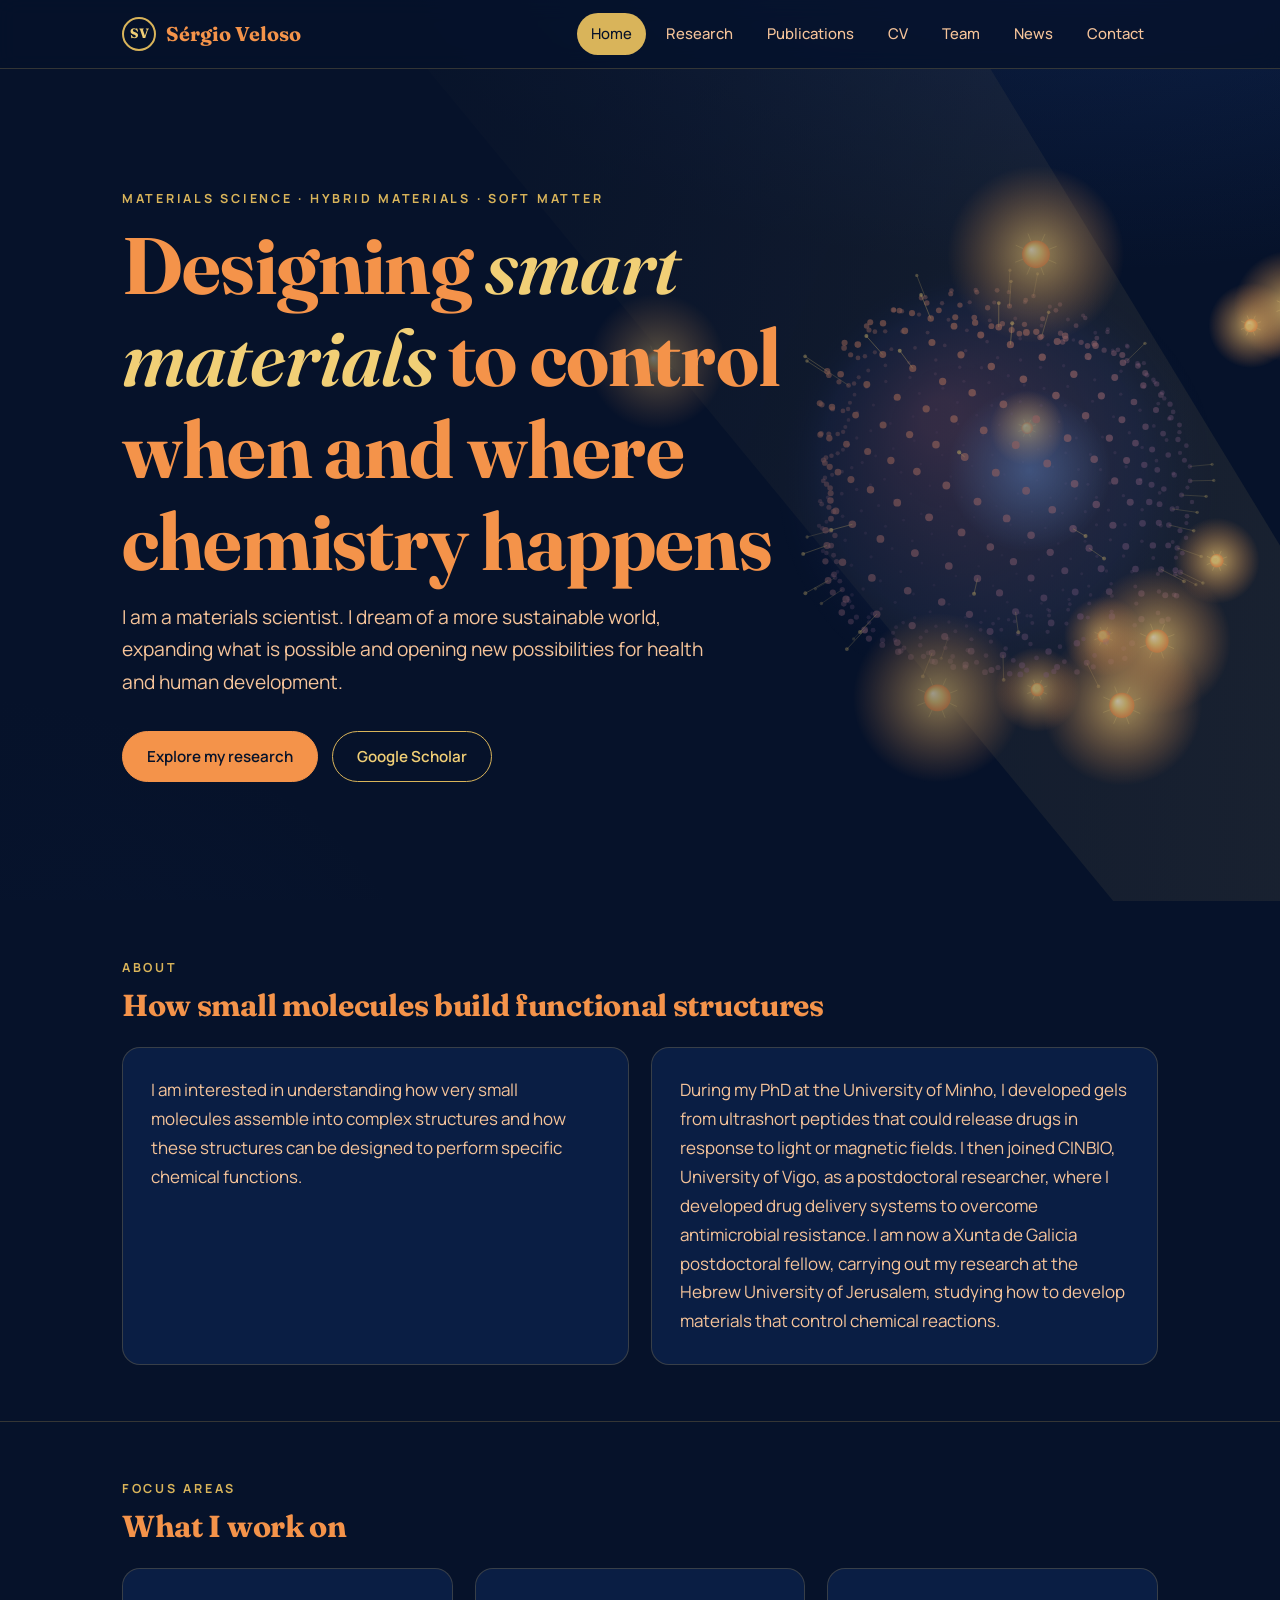
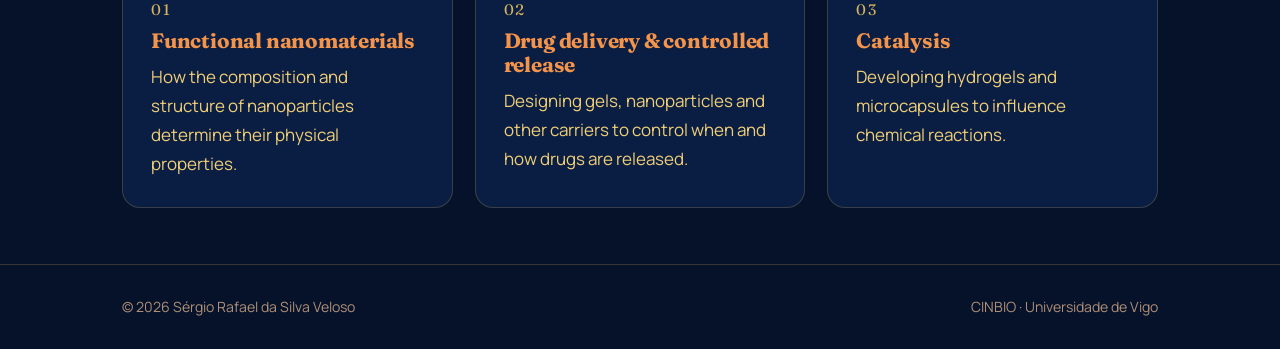
==== commit 442df624: "Add files via upload" ====
--- a/index.html
+++ b/index.html
@@ -67,132 +67,137 @@
 </footer>
 <script src="script.js"></script>
 <script>
-// Background: smart microcapsules that switch on when a light pulse passes,
-// capture drifting reactant molecules, convert them and release products.
+// 3D scene (no libraries): a cancer cell, drug-loaded nanoparticles that are
+// activated by a light pulse and release drug that attacks the cell membrane.
 (function(){
-  const c = document.getElementById("molecules"); if(!c) return;
-  const ctx = c.getContext("2d");
-  const reduce = matchMedia("(prefers-reduced-motion: reduce)").matches;
-  const GOLD="241,207,118", ORANGE="244,147,74", BLUE="120,165,235";
-  let W,H,caps=[],mols=[],flashes=[],t=0;
+  const c=document.getElementById("molecules"); if(!c) return;
+  const ctx=c.getContext("2d");
+  const reduce=matchMedia("(prefers-reduced-motion: reduce)").matches;
+  const GOLD=[241,207,118], ORANGE=[244,147,74], BLUE=[120,165,235], RED=[214,84,96], PINK=[205,120,170];
+  const rgba=(c,a)=>`rgba(${c[0]|0},${c[1]|0},${c[2]|0},${a})`;
+  const mix=(a,b,t)=>[a[0]+(b[0]-a[0])*t,a[1]+(b[1]-a[1])*t,a[2]+(b[2]-a[2])*t];
   const rnd=(a,b)=>a+Math.random()*(b-a);
-
+  let W,H,cx,cy,R,F,t=0, pts=[], nps=[], drugs=[], sparks=[], health=1, pulse=0;
+
+  // --- cell membrane: points on a lumpy sphere (Fibonacci sphere) ---
+  function bump(x,y,z){ return 1+.10*Math.sin(3*x+1.3)*Math.cos(4*y)+.07*Math.sin(5*z+2*x)+.05*Math.cos(7*y+3*z); }
+  function build(){
+    pts=[]; const N=W<700?380:620;
+    for(let i=0;i<N;i++){
+      const y=1-2*(i+.5)/N, r=Math.sqrt(1-y*y), th=i*2.39996;
+      const x=Math.cos(th)*r, z=Math.sin(th)*r, b=bump(x,y,z);
+      pts.push({x:x*b,y:y*b,z:z*b,nx:x,ny:y,nz:z,dmg:0, spike:Math.random()<.12});
+    }
+    nps=Array.from({length:W<700?7:11},(_,i)=>{
+      const a=rnd(0,6.28), e=rnd(-.9,.9), d=rnd(1.55,2.2);
+      return {a,e,d,va:rnd(.0025,.005)*(Math.random()<.5?1:-1),load:1,glow:0,x:0,y:0,z:0};
+    });
+    drugs=[]; sparks=[]; health=1;
+  }
   function resize(){
     const dpr=Math.min(devicePixelRatio||1,2);
-    W=c.clientWidth; H=c.clientHeight;
-    c.width=W*dpr; c.height=H*dpr; ctx.setTransform(dpr,0,0,dpr,0,0);
-    const small = W<700;
-    const n = small?3:Math.max(4,Math.round(W/300));
-    caps=[];
-    for(let i=0;i<n;i++){
-      const r=small?rnd(38,55):rnd(55,85); let x,y,k=0;
-      do { x = small? rnd(W*.2,W*.85) : rnd(W*.5,W*.95); y = rnd(r+20,H-r-20); k++; }
-      while(k<60 && caps.some(o=>Math.hypot(o.x-x,o.y-y)<o.r+r+30));
-      caps.push({
-        x, y, r,
-        vx:rnd(-.08,.08), vy:rnd(-.08,.08), rot:rnd(0,6.3), act:0,
-        np:Array.from({length:5},()=>({a:rnd(0,6.3),d:rnd(.1,.55),s:rnd(3,5.5)})),
-        links:Array.from({length:14},()=>[rnd(0,6.3),rnd(0,6.3)])
-      });
-    }
-    mols=Array.from({length:Math.round(W*H/14000)},newMol);
-  }
-  function newMol(){
-    return {x:rnd(0,W),y:rnd(0,H),vx:rnd(-.35,.35),vy:rnd(-.35,.35),
-            a:rnd(0,6.3),va:rnd(-.02,.02),state:"reactant",timer:0,cap:null};
-  }
-
-  function drawMol(m){
-    const col = m.state==="product"?GOLD:BLUE, alpha = m.state==="product"?.95:.8;
-    const L = m.state==="product"?9:7;
-    const x2=m.x+Math.cos(m.a)*L, y2=m.y+Math.sin(m.a)*L;
-    ctx.strokeStyle=`rgba(${col},${alpha*.7})`; ctx.lineWidth=1.5;
-    ctx.beginPath(); ctx.moveTo(m.x,m.y); ctx.lineTo(x2,y2);
-    if(m.state==="product"){ const x3=m.x-Math.cos(m.a+1)*L, y3=m.y-Math.sin(m.a+1)*L; ctx.moveTo(m.x,m.y); ctx.lineTo(x3,y3);
-      ctx.fillStyle=`rgba(${col},${alpha})`; ctx.beginPath(); ctx.arc(x3,y3,2.4,0,7); ctx.fill(); }
-    ctx.stroke();
-    ctx.fillStyle=`rgba(${col},${alpha})`;
-    ctx.beginPath(); ctx.arc(m.x,m.y,3,0,7); ctx.fill();
-    ctx.beginPath(); ctx.arc(x2,y2,2.4,0,7); ctx.fill();
-  }
-
-  function drawCap(cp){
-    const a=cp.act;
-    // glow when active
-    if(a>.02){
-      const g=ctx.createRadialGradient(cp.x,cp.y,cp.r*.2,cp.x,cp.y,cp.r*1.6);
-      g.addColorStop(0,`rgba(${ORANGE},${.22*a})`); g.addColorStop(1,`rgba(${ORANGE},0)`);
-      ctx.fillStyle=g; ctx.beginPath(); ctx.arc(cp.x,cp.y,cp.r*1.6,0,7); ctx.fill();
-    }
-    // inner polymer network
-    ctx.strokeStyle=`rgba(${GOLD},${.10+.15*a})`; ctx.lineWidth=1;
-    for(const [p,q] of cp.links){
-      ctx.beginPath();
-      ctx.moveTo(cp.x+Math.cos(p+cp.rot)*cp.r*.92, cp.y+Math.sin(p+cp.rot)*cp.r*.92);
-      ctx.quadraticCurveTo(cp.x,cp.y, cp.x+Math.cos(q+cp.rot)*cp.r*.92, cp.y+Math.sin(q+cp.rot)*cp.r*.92);
-      ctx.stroke();
-    }
-    // crosslinked shell (beads on a ring)
-    ctx.strokeStyle=`rgba(${GOLD},${.45+.4*a})`; ctx.lineWidth=1.6;
-    ctx.setLineDash([6,5]); ctx.lineDashOffset=-cp.rot*40;
-    ctx.beginPath(); ctx.arc(cp.x,cp.y,cp.r,0,7); ctx.stroke(); ctx.setLineDash([]);
-    ctx.fillStyle=`rgba(${GOLD},${.6+.4*a})`;
-    for(let i=0;i<18;i++){ const th=cp.rot+i*Math.PI/9; ctx.beginPath(); ctx.arc(cp.x+Math.cos(th)*cp.r, cp.y+Math.sin(th)*cp.r,1.8,0,7); ctx.fill(); }
-    // catalytic nanoparticles
-    for(const n of cp.np){
-      const x=cp.x+Math.cos(n.a+cp.rot*.5)*cp.r*n.d, y=cp.y+Math.sin(n.a+cp.rot*.5)*cp.r*n.d;
-      const g=ctx.createRadialGradient(x,y,0,x,y,n.s*(2+2*a));
-      g.addColorStop(0,`rgba(${ORANGE},${.5+.5*a})`); g.addColorStop(1,`rgba(${ORANGE},0)`);
-      ctx.fillStyle=g; ctx.beginPath(); ctx.arc(x,y,n.s*(2+2*a),0,7); ctx.fill();
-      ctx.fillStyle=`rgba(${ORANGE},.95)`; ctx.beginPath(); ctx.arc(x,y,n.s*.6,0,7); ctx.fill();
-    }
-  }
+    W=c.clientWidth; H=c.clientHeight; c.width=W*dpr; c.height=H*dpr; ctx.setTransform(dpr,0,0,dpr,0,0);
+    const small=W<700;
+    cx=small?W*.5:W*.78; cy=H*(small?.3:.5); R=Math.min(W,H)*(small?.2:.23); F=4.2;
+    build();
+  }
+  // rotation + perspective
+  let ry=0, rx=.35;
+  function rot(p){
+    const cyR=Math.cos(ry), syR=Math.sin(ry), cxR=Math.cos(rx), sxR=Math.sin(rx);
+    let x=p.x*cyR+p.z*syR, z=-p.x*syR+p.z*cyR, y=p.y;
+    const y2=y*cxR-z*sxR, z2=y*sxR+z*cxR; return [x,y2,z2];
+  }
+  function proj(x,y,z){ const s=F/(F-z); return [cx+x*R*s, cy+y*R*s, s]; }
 
   function frame(){
-    t++;
+    t++; if(!reduce) ry+=.0025;
     ctx.clearRect(0,0,W,H);
-    // sweeping light pulse ("when"): a soft vertical band moving left→right
-    const period=900, lx=((t%period)/period)*(W+400)-200;
-    const lg=ctx.createLinearGradient(lx-160,0,lx+160,0);
-    lg.addColorStop(0,`rgba(${GOLD},0)`); lg.addColorStop(.5,`rgba(${GOLD},.07)`); lg.addColorStop(1,`rgba(${GOLD},0)`);
-    ctx.fillStyle=lg; ctx.fillRect(lx-160,0,320,H);
-
-    for(const cp of caps){
-      if(!reduce){ cp.x+=cp.vx; cp.y+=cp.vy; cp.rot+=.002; }
-      if(cp.x<cp.r||cp.x>W-cp.r) cp.vx*=-1;
-      if(cp.y<cp.r||cp.y>H-cp.r) cp.vy*=-1;
-      for(const o of caps){ if(o!==cp && Math.hypot(o.x-cp.x,o.y-cp.y)<o.r+cp.r+10){ cp.vx*=-1; cp.vy*=-1; break; } }
-      const near=Math.max(0,1-Math.abs(cp.x-lx)/220);
-      cp.act += ((reduce?.6:near) - cp.act)*.05;   // switch on when lit
-      drawCap(cp);
-    }
-
-    for(const m of mols){
-      if(reduce){ drawMol(m); continue; }
-      if(m.state==="inside"){
-        const cp=m.cap; m.timer++;
-        m.x+= (cp.x-m.x)*.02 + Math.cos(m.timer*.2)*.3; m.y+=(cp.y-m.y)*.02 + Math.sin(m.timer*.2)*.3;
-        if(m.timer>60 && cp.act>.35){           // reaction happens only where AND when active
-          m.state="product"; flashes.push({x:m.x,y:m.y,r:4,a:1});
-          const th=rnd(0,6.3); m.vx=Math.cos(th)*.9; m.vy=Math.sin(th)*.9;
-        }
-      } else {
-        m.x+=m.vx; m.y+=m.vy; m.a+=m.va;
-        if(m.state==="product"){ m.vx*=.995; m.vy*=.995; m.timer++; if(m.timer>900){ Object.assign(m,newMol(),{x:-10}); } }
-        if(m.x<-15) m.x=W+15; if(m.x>W+15) m.x=-15; if(m.y<-15) m.y=H+15; if(m.y>H+15) m.y=-15;
-        if(m.state==="reactant") for(const cp of caps){
-          if(Math.hypot(m.x-cp.x,m.y-cp.y)<cp.r*.9 && cp.act>.15){ m.state="inside"; m.cap=cp; m.timer=0; break; }
-        }
+    // light pulse every ~7 s, comes from top-left
+    const cyc=420, ph=t%cyc;
+    pulse = ph<70 ? Math.sin(ph/70*Math.PI) : 0;
+    if(pulse>0){
+      const g=ctx.createLinearGradient(0,0,cx,cy);
+      g.addColorStop(0,rgba(GOLD,0)); g.addColorStop(1,rgba(GOLD,.10*pulse));
+      ctx.fillStyle=g; ctx.beginPath(); ctx.moveTo(cx-R*3.2,-50); ctx.lineTo(cx-R*.2,-50); ctx.lineTo(cx+R*2.6,H); ctx.lineTo(cx+R*.6,H); ctx.fill();
+    }
+    // soft cell body
+    const sick=1-health;
+    const body=ctx.createRadialGradient(cx-R*.3,cy-R*.35,R*.1,cx,cy,R*1.15);
+    body.addColorStop(0,rgba(mix(PINK,ORANGE,sick),.30)); body.addColorStop(.7,rgba(mix([60,70,140],RED,sick*.5),.22)); body.addColorStop(1,rgba([20,30,70],0));
+    ctx.fillStyle=body; ctx.beginPath(); ctx.arc(cx,cy,R*1.15,0,7); ctx.fill();
+
+    const items=[];
+    // nucleus
+    { const [x,y,z]=rot({x:.15,y:-.05,z:.1}); const [px,py,s]=proj(x,y,z);
+      items.push({z,draw:()=>{ const g=ctx.createRadialGradient(px,py,0,px,py,R*.42*s);
+        g.addColorStop(0,rgba(mix(BLUE,RED,sick),.55)); g.addColorStop(1,rgba(BLUE,0));
+        ctx.fillStyle=g; ctx.beginPath(); ctx.arc(px,py,R*.42*s,0,7); ctx.fill(); }}); }
+    // membrane points
+    const light=[-.5,-.6,.62];
+    for(const p of pts){
+      const breathe=1+.015*Math.sin(t*.03+p.ny*4) - .05*sick;
+      const [x,y,z]=rot({x:p.x*breathe,y:p.y*breathe,z:p.z*breathe});
+      const [nx,ny,nz]=rot({x:p.nx,y:p.ny,z:p.nz});
+      const [px,py,s]=proj(x,y,z);
+      const lam=Math.max(0,nx*light[0]+ny*light[1]+nz*light[2]);
+      const depth=(z+1.2)/2.4;
+      p.dmg=Math.max(0,p.dmg-.0006);
+      const col=mix(mix([150,110,190],ORANGE,.25+.5*lam),RED,p.dmg);
+      const a=(.15+.75*depth)*(.5+.5*lam);
+      items.push({z,draw:()=>{
+        ctx.fillStyle=rgba(col,a); ctx.beginPath(); ctx.arc(px,py,(1.4+1.8*depth)*s,0,7); ctx.fill();
+        if(p.spike&&z>-.2){ const [qx,qy]=proj(x+nx*.12,y+ny*.12,z+nz*.12);
+          ctx.strokeStyle=rgba(GOLD,a*.7); ctx.lineWidth=1; ctx.beginPath(); ctx.moveTo(px,py); ctx.lineTo(qx,qy); ctx.stroke();
+          ctx.fillStyle=rgba(GOLD,a); ctx.beginPath(); ctx.arc(qx,qy,1.6*s,0,7); ctx.fill(); }
+        if(p.dmg>.25){ ctx.fillStyle=rgba(RED,p.dmg*.25*depth); ctx.beginPath(); ctx.arc(px,py,7*s*p.dmg,0,7); ctx.fill(); }
+      }});
+    }
+    // nanoparticles
+    for(const n of nps){
+      if(!reduce) n.a+=n.va;
+      n.x=Math.cos(n.a)*Math.cos(n.e)*n.d; n.y=Math.sin(n.e)*n.d*.8; n.z=Math.sin(n.a)*Math.cos(n.e)*n.d;
+      const [x,y,z]=rot(n); const [px,py,s]=proj(x,y,z);
+      if(pulse>.6 && n.load>0 && !reduce){            // light triggers release
+        n.glow=1;
+        for(let k=0;k<3;k++){ drugs.push({x:n.x,y:n.y,z:n.z,v:rnd(.012,.02),w:{x:rnd(-.3,.3),y:rnd(-.3,.3),z:rnd(-.3,.3)}}); }
+        n.load=Math.max(0,n.load-.05);
       }
-      drawMol(m);
-    }
-
-    for(let i=flashes.length-1;i>=0;i--){
-      const f=flashes[i]; f.r+=1.4; f.a-=.03;
-      if(f.a<=0){ flashes.splice(i,1); continue; }
-      ctx.strokeStyle=`rgba(${GOLD},${f.a})`; ctx.lineWidth=1.5;
-      ctx.beginPath(); ctx.arc(f.x,f.y,f.r,0,7); ctx.stroke();
-    }
+      n.glow*=.97; if(ph===cyc-1) n.load=1;
+      items.push({z,draw:()=>{
+        const r=(5+3*n.load)*s, gr=r*(2.5+4*n.glow);
+        const g=ctx.createRadialGradient(px,py,0,px,py,gr);
+        g.addColorStop(0,rgba(mix(ORANGE,GOLD,n.glow),.5+.4*n.glow)); g.addColorStop(1,rgba(ORANGE,0));
+        ctx.fillStyle=g; ctx.beginPath(); ctx.arc(px,py,gr,0,7); ctx.fill();
+        const b=ctx.createRadialGradient(px-r*.35,py-r*.35,0,px,py,r);
+        b.addColorStop(0,rgba([255,240,200],1)); b.addColorStop(.5,rgba(GOLD,1)); b.addColorStop(1,rgba(ORANGE,.9));
+        ctx.fillStyle=b; ctx.beginPath(); ctx.arc(px,py,r,0,7); ctx.fill();
+        // PEG corona
+        ctx.strokeStyle=rgba(GOLD,.35); ctx.lineWidth=1;
+        for(let k=0;k<8;k++){ const th=k*Math.PI/4+t*.01; ctx.beginPath(); ctx.moveTo(px+Math.cos(th)*r,py+Math.sin(th)*r); ctx.lineTo(px+Math.cos(th)*r*1.6,py+Math.sin(th)*r*1.6); ctx.stroke(); }
+      }});
+    }
+    // drug molecules travel to the membrane
+    for(let i=drugs.length-1;i>=0;i--){
+      const d=drugs[i]; const L=Math.hypot(d.x,d.y,d.z);
+      d.x+=(-d.x/L+d.w.x)*d.v; d.y+=(-d.y/L+d.w.y)*d.v; d.z+=(-d.z/L+d.w.z)*d.v; d.w.x*=.98; d.w.y*=.98; d.w.z*=.98;
+      if(L<1.05){
+        let best=null,bd=9; for(const p of pts){ const q=(p.x-d.x)**2+(p.y-d.y)**2+(p.z-d.z)**2; if(q<bd){bd=q;best=p;} }
+        for(const p of pts){ if((p.x-best.x)**2+(p.y-best.y)**2+(p.z-best.z)**2<.04) p.dmg=Math.min(1,p.dmg+.35); }
+        sparks.push({x:d.x,y:d.y,z:d.z,a:1}); health=Math.max(.35,health-.006); drugs.splice(i,1); continue;
+      }
+      const [x,y,z]=rot(d); const [px,py,s]=proj(x,y,z);
+      items.push({z,draw:()=>{ ctx.fillStyle=rgba(GOLD,.95); ctx.beginPath(); ctx.arc(px,py,2.2*s,0,7); ctx.fill();
+        ctx.fillStyle=rgba(GOLD,.25); ctx.beginPath(); ctx.arc(px,py,5*s,0,7); ctx.fill(); }});
+    }
+    for(let i=sparks.length-1;i>=0;i--){
+      const sp=sparks[i]; sp.a-=.03; if(sp.a<=0){sparks.splice(i,1);continue;}
+      const [x,y,z]=rot(sp); const [px,py,s]=proj(x,y,z);
+      items.push({z:z+.01,draw:()=>{ ctx.strokeStyle=rgba(RED,sp.a); ctx.lineWidth=1.5; ctx.beginPath(); ctx.arc(px,py,(1-sp.a)*16*s+2,0,7); ctx.stroke(); }});
+    }
+    // slow recovery so the loop never ends
+    if(drugs.length===0) health=Math.min(1,health+.0008);
+    items.sort((a,b)=>a.z-b.z); for(const it of items) it.draw();
     if(!reduce) requestAnimationFrame(frame);
   }
   addEventListener("resize",()=>{ resize(); if(reduce) frame(); });
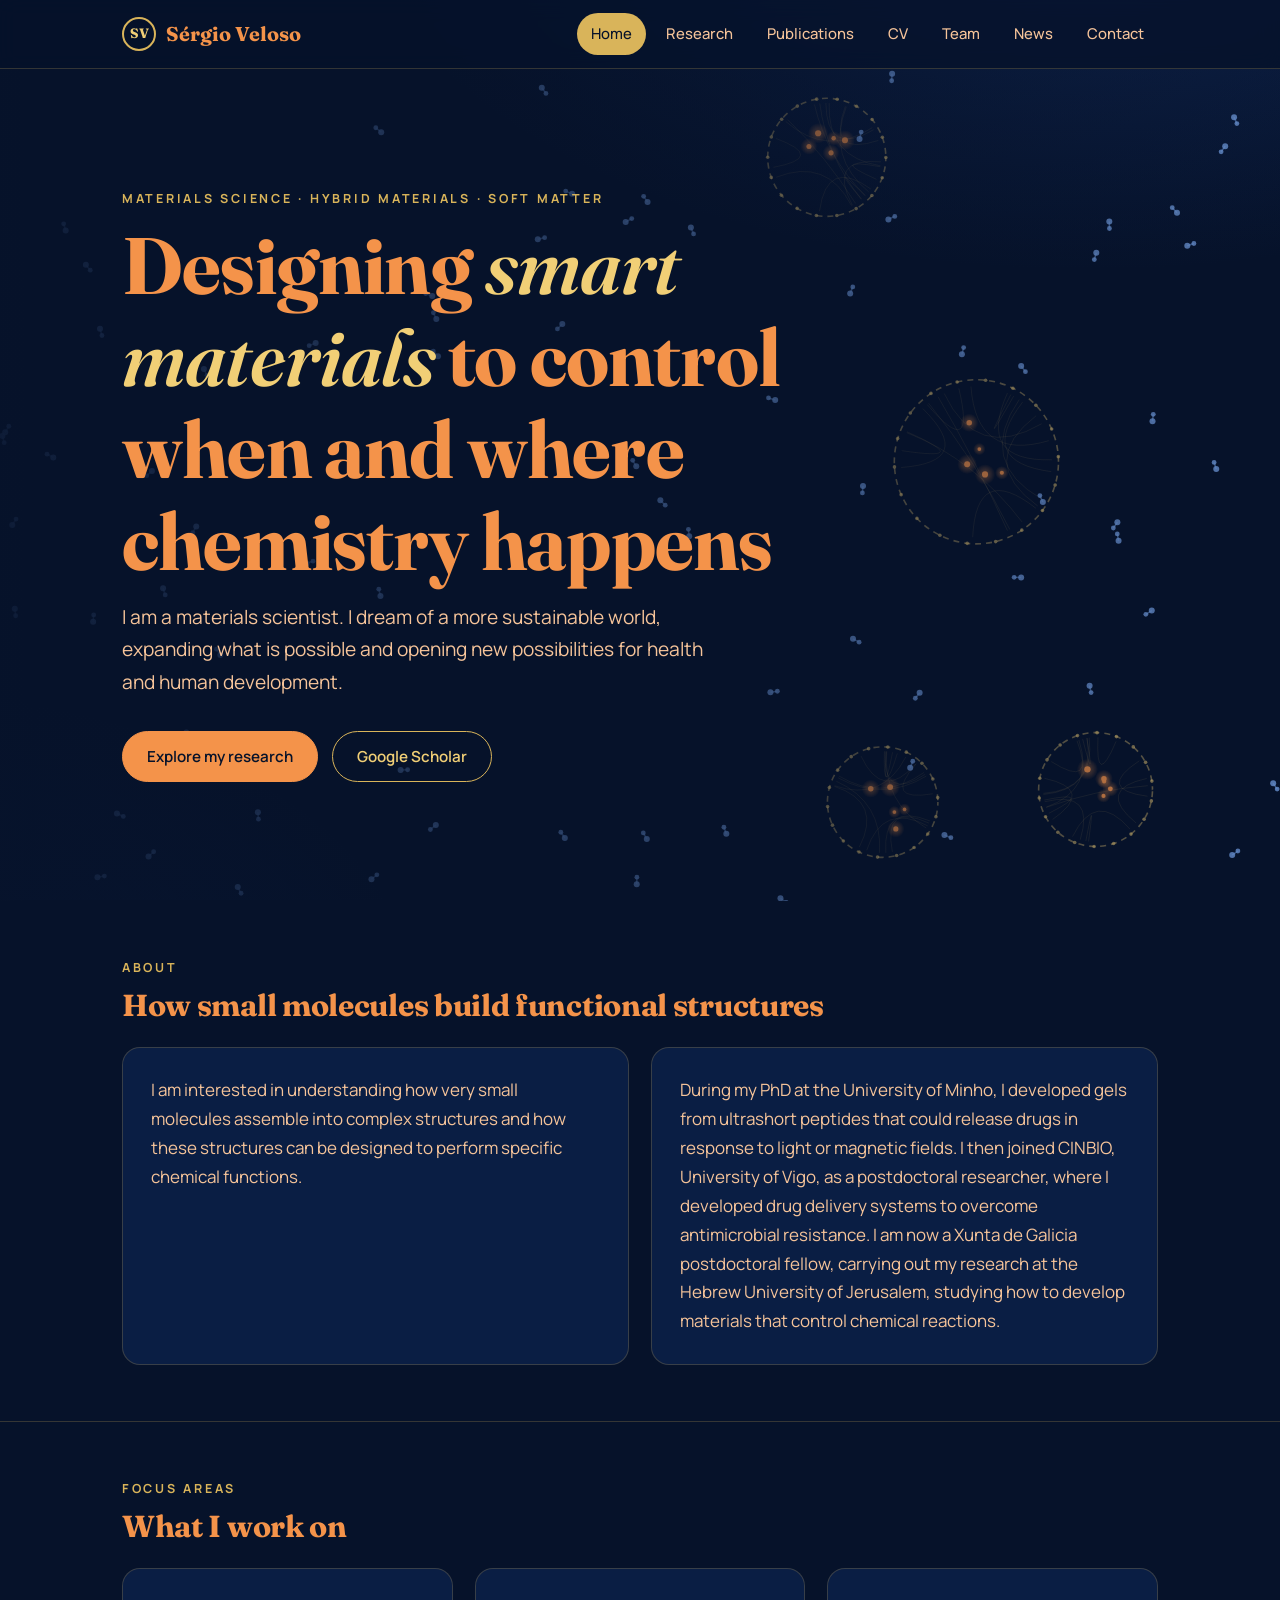
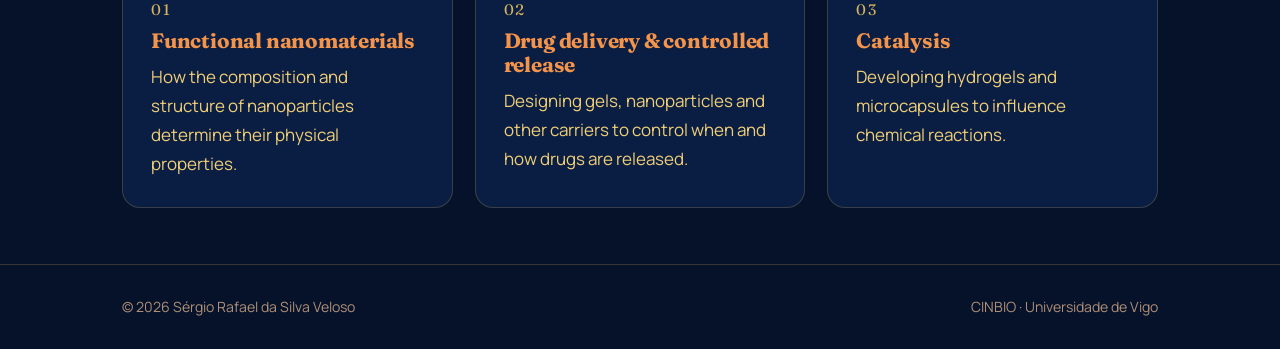
==== commit ec5eb300: "Add files via upload" ====
--- a/index.html
+++ b/index.html
@@ -67,137 +67,132 @@
 </footer>
 <script src="script.js"></script>
 <script>
-// 3D scene (no libraries): a cancer cell, drug-loaded nanoparticles that are
-// activated by a light pulse and release drug that attacks the cell membrane.
+// Background: smart microcapsules that switch on when a light pulse passes,
+// capture drifting reactant molecules, convert them and release products.
 (function(){
-  const c=document.getElementById("molecules"); if(!c) return;
-  const ctx=c.getContext("2d");
-  const reduce=matchMedia("(prefers-reduced-motion: reduce)").matches;
-  const GOLD=[241,207,118], ORANGE=[244,147,74], BLUE=[120,165,235], RED=[214,84,96], PINK=[205,120,170];
-  const rgba=(c,a)=>`rgba(${c[0]|0},${c[1]|0},${c[2]|0},${a})`;
-  const mix=(a,b,t)=>[a[0]+(b[0]-a[0])*t,a[1]+(b[1]-a[1])*t,a[2]+(b[2]-a[2])*t];
+  const c = document.getElementById("molecules"); if(!c) return;
+  const ctx = c.getContext("2d");
+  const reduce = matchMedia("(prefers-reduced-motion: reduce)").matches;
+  const GOLD="241,207,118", ORANGE="244,147,74", BLUE="120,165,235";
+  let W,H,caps=[],mols=[],flashes=[],t=0;
   const rnd=(a,b)=>a+Math.random()*(b-a);
-  let W,H,cx,cy,R,F,t=0, pts=[], nps=[], drugs=[], sparks=[], health=1, pulse=0;
-
-  // --- cell membrane: points on a lumpy sphere (Fibonacci sphere) ---
-  function bump(x,y,z){ return 1+.10*Math.sin(3*x+1.3)*Math.cos(4*y)+.07*Math.sin(5*z+2*x)+.05*Math.cos(7*y+3*z); }
-  function build(){
-    pts=[]; const N=W<700?380:620;
-    for(let i=0;i<N;i++){
-      const y=1-2*(i+.5)/N, r=Math.sqrt(1-y*y), th=i*2.39996;
-      const x=Math.cos(th)*r, z=Math.sin(th)*r, b=bump(x,y,z);
-      pts.push({x:x*b,y:y*b,z:z*b,nx:x,ny:y,nz:z,dmg:0, spike:Math.random()<.12});
-    }
-    nps=Array.from({length:W<700?7:11},(_,i)=>{
-      const a=rnd(0,6.28), e=rnd(-.9,.9), d=rnd(1.55,2.2);
-      return {a,e,d,va:rnd(.0025,.005)*(Math.random()<.5?1:-1),load:1,glow:0,x:0,y:0,z:0};
-    });
-    drugs=[]; sparks=[]; health=1;
-  }
+
   function resize(){
     const dpr=Math.min(devicePixelRatio||1,2);
-    W=c.clientWidth; H=c.clientHeight; c.width=W*dpr; c.height=H*dpr; ctx.setTransform(dpr,0,0,dpr,0,0);
-    const small=W<700;
-    cx=small?W*.5:W*.78; cy=H*(small?.3:.5); R=Math.min(W,H)*(small?.2:.23); F=4.2;
-    build();
-  }
-  // rotation + perspective
-  let ry=0, rx=.35;
-  function rot(p){
-    const cyR=Math.cos(ry), syR=Math.sin(ry), cxR=Math.cos(rx), sxR=Math.sin(rx);
-    let x=p.x*cyR+p.z*syR, z=-p.x*syR+p.z*cyR, y=p.y;
-    const y2=y*cxR-z*sxR, z2=y*sxR+z*cxR; return [x,y2,z2];
-  }
-  function proj(x,y,z){ const s=F/(F-z); return [cx+x*R*s, cy+y*R*s, s]; }
+    W=c.clientWidth; H=c.clientHeight;
+    c.width=W*dpr; c.height=H*dpr; ctx.setTransform(dpr,0,0,dpr,0,0);
+    const small = W<700;
+    const n = small?3:Math.max(4,Math.round(W/300));
+    caps=[];
+    for(let i=0;i<n;i++){
+      const r=small?rnd(38,55):rnd(55,85); let x,y,k=0;
+      do { x = small? rnd(W*.2,W*.85) : rnd(W*.5,W*.95); y = rnd(r+20,H-r-20); k++; }
+      while(k<60 && caps.some(o=>Math.hypot(o.x-x,o.y-y)<o.r+r+30));
+      caps.push({
+        x, y, r,
+        vx:rnd(-.08,.08), vy:rnd(-.08,.08), rot:rnd(0,6.3), act:0,
+        np:Array.from({length:5},()=>({a:rnd(0,6.3),d:rnd(.1,.55),s:rnd(3,5.5)})),
+        links:Array.from({length:14},()=>[rnd(0,6.3),rnd(0,6.3)])
+      });
+    }
+    mols=Array.from({length:Math.round(W*H/14000)},newMol);
+  }
+  function newMol(){
+    return {x:rnd(0,W),y:rnd(0,H),vx:rnd(-.35,.35),vy:rnd(-.35,.35),
+            a:rnd(0,6.3),va:rnd(-.02,.02),state:"reactant",timer:0,cap:null};
+  }
+
+  function drawMol(m){
+    const col = m.state==="product"?GOLD:BLUE, alpha = m.state==="product"?.95:.8;
+    const L = m.state==="product"?9:7;
+    const x2=m.x+Math.cos(m.a)*L, y2=m.y+Math.sin(m.a)*L;
+    ctx.strokeStyle=`rgba(${col},${alpha*.7})`; ctx.lineWidth=1.5;
+    ctx.beginPath(); ctx.moveTo(m.x,m.y); ctx.lineTo(x2,y2);
+    if(m.state==="product"){ const x3=m.x-Math.cos(m.a+1)*L, y3=m.y-Math.sin(m.a+1)*L; ctx.moveTo(m.x,m.y); ctx.lineTo(x3,y3);
+      ctx.fillStyle=`rgba(${col},${alpha})`; ctx.beginPath(); ctx.arc(x3,y3,2.4,0,7); ctx.fill(); }
+    ctx.stroke();
+    ctx.fillStyle=`rgba(${col},${alpha})`;
+    ctx.beginPath(); ctx.arc(m.x,m.y,3,0,7); ctx.fill();
+    ctx.beginPath(); ctx.arc(x2,y2,2.4,0,7); ctx.fill();
+  }
+
+  function drawCap(cp){
+    const a=cp.act;
+    // glow when active
+    if(a>.02){
+      const g=ctx.createRadialGradient(cp.x,cp.y,cp.r*.2,cp.x,cp.y,cp.r*1.6);
+      g.addColorStop(0,`rgba(${ORANGE},${.22*a})`); g.addColorStop(1,`rgba(${ORANGE},0)`);
+      ctx.fillStyle=g; ctx.beginPath(); ctx.arc(cp.x,cp.y,cp.r*1.6,0,7); ctx.fill();
+    }
+    // inner polymer network
+    ctx.strokeStyle=`rgba(${GOLD},${.10+.15*a})`; ctx.lineWidth=1;
+    for(const [p,q] of cp.links){
+      ctx.beginPath();
+      ctx.moveTo(cp.x+Math.cos(p+cp.rot)*cp.r*.92, cp.y+Math.sin(p+cp.rot)*cp.r*.92);
+      ctx.quadraticCurveTo(cp.x,cp.y, cp.x+Math.cos(q+cp.rot)*cp.r*.92, cp.y+Math.sin(q+cp.rot)*cp.r*.92);
+      ctx.stroke();
+    }
+    // crosslinked shell (beads on a ring)
+    ctx.strokeStyle=`rgba(${GOLD},${.45+.4*a})`; ctx.lineWidth=1.6;
+    ctx.setLineDash([6,5]); ctx.lineDashOffset=-cp.rot*40;
+    ctx.beginPath(); ctx.arc(cp.x,cp.y,cp.r,0,7); ctx.stroke(); ctx.setLineDash([]);
+    ctx.fillStyle=`rgba(${GOLD},${.6+.4*a})`;
+    for(let i=0;i<18;i++){ const th=cp.rot+i*Math.PI/9; ctx.beginPath(); ctx.arc(cp.x+Math.cos(th)*cp.r, cp.y+Math.sin(th)*cp.r,1.8,0,7); ctx.fill(); }
+    // catalytic nanoparticles
+    for(const n of cp.np){
+      const x=cp.x+Math.cos(n.a+cp.rot*.5)*cp.r*n.d, y=cp.y+Math.sin(n.a+cp.rot*.5)*cp.r*n.d;
+      const g=ctx.createRadialGradient(x,y,0,x,y,n.s*(2+2*a));
+      g.addColorStop(0,`rgba(${ORANGE},${.5+.5*a})`); g.addColorStop(1,`rgba(${ORANGE},0)`);
+      ctx.fillStyle=g; ctx.beginPath(); ctx.arc(x,y,n.s*(2+2*a),0,7); ctx.fill();
+      ctx.fillStyle=`rgba(${ORANGE},.95)`; ctx.beginPath(); ctx.arc(x,y,n.s*.6,0,7); ctx.fill();
+    }
+  }
 
   function frame(){
-    t++; if(!reduce) ry+=.0025;
+    t++;
     ctx.clearRect(0,0,W,H);
-    // light pulse every ~7 s, comes from top-left
-    const cyc=420, ph=t%cyc;
-    pulse = ph<70 ? Math.sin(ph/70*Math.PI) : 0;
-    if(pulse>0){
-      const g=ctx.createLinearGradient(0,0,cx,cy);
-      g.addColorStop(0,rgba(GOLD,0)); g.addColorStop(1,rgba(GOLD,.10*pulse));
-      ctx.fillStyle=g; ctx.beginPath(); ctx.moveTo(cx-R*3.2,-50); ctx.lineTo(cx-R*.2,-50); ctx.lineTo(cx+R*2.6,H); ctx.lineTo(cx+R*.6,H); ctx.fill();
-    }
-    // soft cell body
-    const sick=1-health;
-    const body=ctx.createRadialGradient(cx-R*.3,cy-R*.35,R*.1,cx,cy,R*1.15);
-    body.addColorStop(0,rgba(mix(PINK,ORANGE,sick),.30)); body.addColorStop(.7,rgba(mix([60,70,140],RED,sick*.5),.22)); body.addColorStop(1,rgba([20,30,70],0));
-    ctx.fillStyle=body; ctx.beginPath(); ctx.arc(cx,cy,R*1.15,0,7); ctx.fill();
-
-    const items=[];
-    // nucleus
-    { const [x,y,z]=rot({x:.15,y:-.05,z:.1}); const [px,py,s]=proj(x,y,z);
-      items.push({z,draw:()=>{ const g=ctx.createRadialGradient(px,py,0,px,py,R*.42*s);
-        g.addColorStop(0,rgba(mix(BLUE,RED,sick),.55)); g.addColorStop(1,rgba(BLUE,0));
-        ctx.fillStyle=g; ctx.beginPath(); ctx.arc(px,py,R*.42*s,0,7); ctx.fill(); }}); }
-    // membrane points
-    const light=[-.5,-.6,.62];
-    for(const p of pts){
-      const breathe=1+.015*Math.sin(t*.03+p.ny*4) - .05*sick;
-      const [x,y,z]=rot({x:p.x*breathe,y:p.y*breathe,z:p.z*breathe});
-      const [nx,ny,nz]=rot({x:p.nx,y:p.ny,z:p.nz});
-      const [px,py,s]=proj(x,y,z);
-      const lam=Math.max(0,nx*light[0]+ny*light[1]+nz*light[2]);
-      const depth=(z+1.2)/2.4;
-      p.dmg=Math.max(0,p.dmg-.0006);
-      const col=mix(mix([150,110,190],ORANGE,.25+.5*lam),RED,p.dmg);
-      const a=(.15+.75*depth)*(.5+.5*lam);
-      items.push({z,draw:()=>{
-        ctx.fillStyle=rgba(col,a); ctx.beginPath(); ctx.arc(px,py,(1.4+1.8*depth)*s,0,7); ctx.fill();
-        if(p.spike&&z>-.2){ const [qx,qy]=proj(x+nx*.12,y+ny*.12,z+nz*.12);
-          ctx.strokeStyle=rgba(GOLD,a*.7); ctx.lineWidth=1; ctx.beginPath(); ctx.moveTo(px,py); ctx.lineTo(qx,qy); ctx.stroke();
-          ctx.fillStyle=rgba(GOLD,a); ctx.beginPath(); ctx.arc(qx,qy,1.6*s,0,7); ctx.fill(); }
-        if(p.dmg>.25){ ctx.fillStyle=rgba(RED,p.dmg*.25*depth); ctx.beginPath(); ctx.arc(px,py,7*s*p.dmg,0,7); ctx.fill(); }
-      }});
-    }
-    // nanoparticles
-    for(const n of nps){
-      if(!reduce) n.a+=n.va;
-      n.x=Math.cos(n.a)*Math.cos(n.e)*n.d; n.y=Math.sin(n.e)*n.d*.8; n.z=Math.sin(n.a)*Math.cos(n.e)*n.d;
-      const [x,y,z]=rot(n); const [px,py,s]=proj(x,y,z);
-      if(pulse>.6 && n.load>0 && !reduce){            // light triggers release
-        n.glow=1;
-        for(let k=0;k<3;k++){ drugs.push({x:n.x,y:n.y,z:n.z,v:rnd(.012,.02),w:{x:rnd(-.3,.3),y:rnd(-.3,.3),z:rnd(-.3,.3)}}); }
-        n.load=Math.max(0,n.load-.05);
+    // sweeping light pulse ("when"): a soft vertical band moving left→right
+    const period=900, lx=((t%period)/period)*(W+400)-200;
+    const lg=ctx.createLinearGradient(lx-160,0,lx+160,0);
+    lg.addColorStop(0,`rgba(${GOLD},0)`); lg.addColorStop(.5,`rgba(${GOLD},.07)`); lg.addColorStop(1,`rgba(${GOLD},0)`);
+    ctx.fillStyle=lg; ctx.fillRect(lx-160,0,320,H);
+
+    for(const cp of caps){
+      if(!reduce){ cp.x+=cp.vx; cp.y+=cp.vy; cp.rot+=.002; }
+      if(cp.x<cp.r||cp.x>W-cp.r) cp.vx*=-1;
+      if(cp.y<cp.r||cp.y>H-cp.r) cp.vy*=-1;
+      for(const o of caps){ if(o!==cp && Math.hypot(o.x-cp.x,o.y-cp.y)<o.r+cp.r+10){ cp.vx*=-1; cp.vy*=-1; break; } }
+      const near=Math.max(0,1-Math.abs(cp.x-lx)/220);
+      cp.act += ((reduce?.6:near) - cp.act)*.05;   // switch on when lit
+      drawCap(cp);
+    }
+
+    for(const m of mols){
+      if(reduce){ drawMol(m); continue; }
+      if(m.state==="inside"){
+        const cp=m.cap; m.timer++;
+        m.x+= (cp.x-m.x)*.02 + Math.cos(m.timer*.2)*.3; m.y+=(cp.y-m.y)*.02 + Math.sin(m.timer*.2)*.3;
+        if(m.timer>60 && cp.act>.35){           // reaction happens only where AND when active
+          m.state="product"; flashes.push({x:m.x,y:m.y,r:4,a:1});
+          const th=rnd(0,6.3); m.vx=Math.cos(th)*.9; m.vy=Math.sin(th)*.9;
+        }
+      } else {
+        m.x+=m.vx; m.y+=m.vy; m.a+=m.va;
+        if(m.state==="product"){ m.vx*=.995; m.vy*=.995; m.timer++; if(m.timer>900){ Object.assign(m,newMol(),{x:-10}); } }
+        if(m.x<-15) m.x=W+15; if(m.x>W+15) m.x=-15; if(m.y<-15) m.y=H+15; if(m.y>H+15) m.y=-15;
+        if(m.state==="reactant") for(const cp of caps){
+          if(Math.hypot(m.x-cp.x,m.y-cp.y)<cp.r*.9 && cp.act>.15){ m.state="inside"; m.cap=cp; m.timer=0; break; }
+        }
       }
-      n.glow*=.97; if(ph===cyc-1) n.load=1;
-      items.push({z,draw:()=>{
-        const r=(5+3*n.load)*s, gr=r*(2.5+4*n.glow);
-        const g=ctx.createRadialGradient(px,py,0,px,py,gr);
-        g.addColorStop(0,rgba(mix(ORANGE,GOLD,n.glow),.5+.4*n.glow)); g.addColorStop(1,rgba(ORANGE,0));
-        ctx.fillStyle=g; ctx.beginPath(); ctx.arc(px,py,gr,0,7); ctx.fill();
-        const b=ctx.createRadialGradient(px-r*.35,py-r*.35,0,px,py,r);
-        b.addColorStop(0,rgba([255,240,200],1)); b.addColorStop(.5,rgba(GOLD,1)); b.addColorStop(1,rgba(ORANGE,.9));
-        ctx.fillStyle=b; ctx.beginPath(); ctx.arc(px,py,r,0,7); ctx.fill();
-        // PEG corona
-        ctx.strokeStyle=rgba(GOLD,.35); ctx.lineWidth=1;
-        for(let k=0;k<8;k++){ const th=k*Math.PI/4+t*.01; ctx.beginPath(); ctx.moveTo(px+Math.cos(th)*r,py+Math.sin(th)*r); ctx.lineTo(px+Math.cos(th)*r*1.6,py+Math.sin(th)*r*1.6); ctx.stroke(); }
-      }});
-    }
-    // drug molecules travel to the membrane
-    for(let i=drugs.length-1;i>=0;i--){
-      const d=drugs[i]; const L=Math.hypot(d.x,d.y,d.z);
-      d.x+=(-d.x/L+d.w.x)*d.v; d.y+=(-d.y/L+d.w.y)*d.v; d.z+=(-d.z/L+d.w.z)*d.v; d.w.x*=.98; d.w.y*=.98; d.w.z*=.98;
-      if(L<1.05){
-        let best=null,bd=9; for(const p of pts){ const q=(p.x-d.x)**2+(p.y-d.y)**2+(p.z-d.z)**2; if(q<bd){bd=q;best=p;} }
-        for(const p of pts){ if((p.x-best.x)**2+(p.y-best.y)**2+(p.z-best.z)**2<.04) p.dmg=Math.min(1,p.dmg+.35); }
-        sparks.push({x:d.x,y:d.y,z:d.z,a:1}); health=Math.max(.35,health-.006); drugs.splice(i,1); continue;
-      }
-      const [x,y,z]=rot(d); const [px,py,s]=proj(x,y,z);
-      items.push({z,draw:()=>{ ctx.fillStyle=rgba(GOLD,.95); ctx.beginPath(); ctx.arc(px,py,2.2*s,0,7); ctx.fill();
-        ctx.fillStyle=rgba(GOLD,.25); ctx.beginPath(); ctx.arc(px,py,5*s,0,7); ctx.fill(); }});
-    }
-    for(let i=sparks.length-1;i>=0;i--){
-      const sp=sparks[i]; sp.a-=.03; if(sp.a<=0){sparks.splice(i,1);continue;}
-      const [x,y,z]=rot(sp); const [px,py,s]=proj(x,y,z);
-      items.push({z:z+.01,draw:()=>{ ctx.strokeStyle=rgba(RED,sp.a); ctx.lineWidth=1.5; ctx.beginPath(); ctx.arc(px,py,(1-sp.a)*16*s+2,0,7); ctx.stroke(); }});
-    }
-    // slow recovery so the loop never ends
-    if(drugs.length===0) health=Math.min(1,health+.0008);
-    items.sort((a,b)=>a.z-b.z); for(const it of items) it.draw();
+      drawMol(m);
+    }
+
+    for(let i=flashes.length-1;i>=0;i--){
+      const f=flashes[i]; f.r+=1.4; f.a-=.03;
+      if(f.a<=0){ flashes.splice(i,1); continue; }
+      ctx.strokeStyle=`rgba(${GOLD},${f.a})`; ctx.lineWidth=1.5;
+      ctx.beginPath(); ctx.arc(f.x,f.y,f.r,0,7); ctx.stroke();
+    }
     if(!reduce) requestAnimationFrame(frame);
   }
   addEventListener("resize",()=>{ resize(); if(reduce) frame(); });
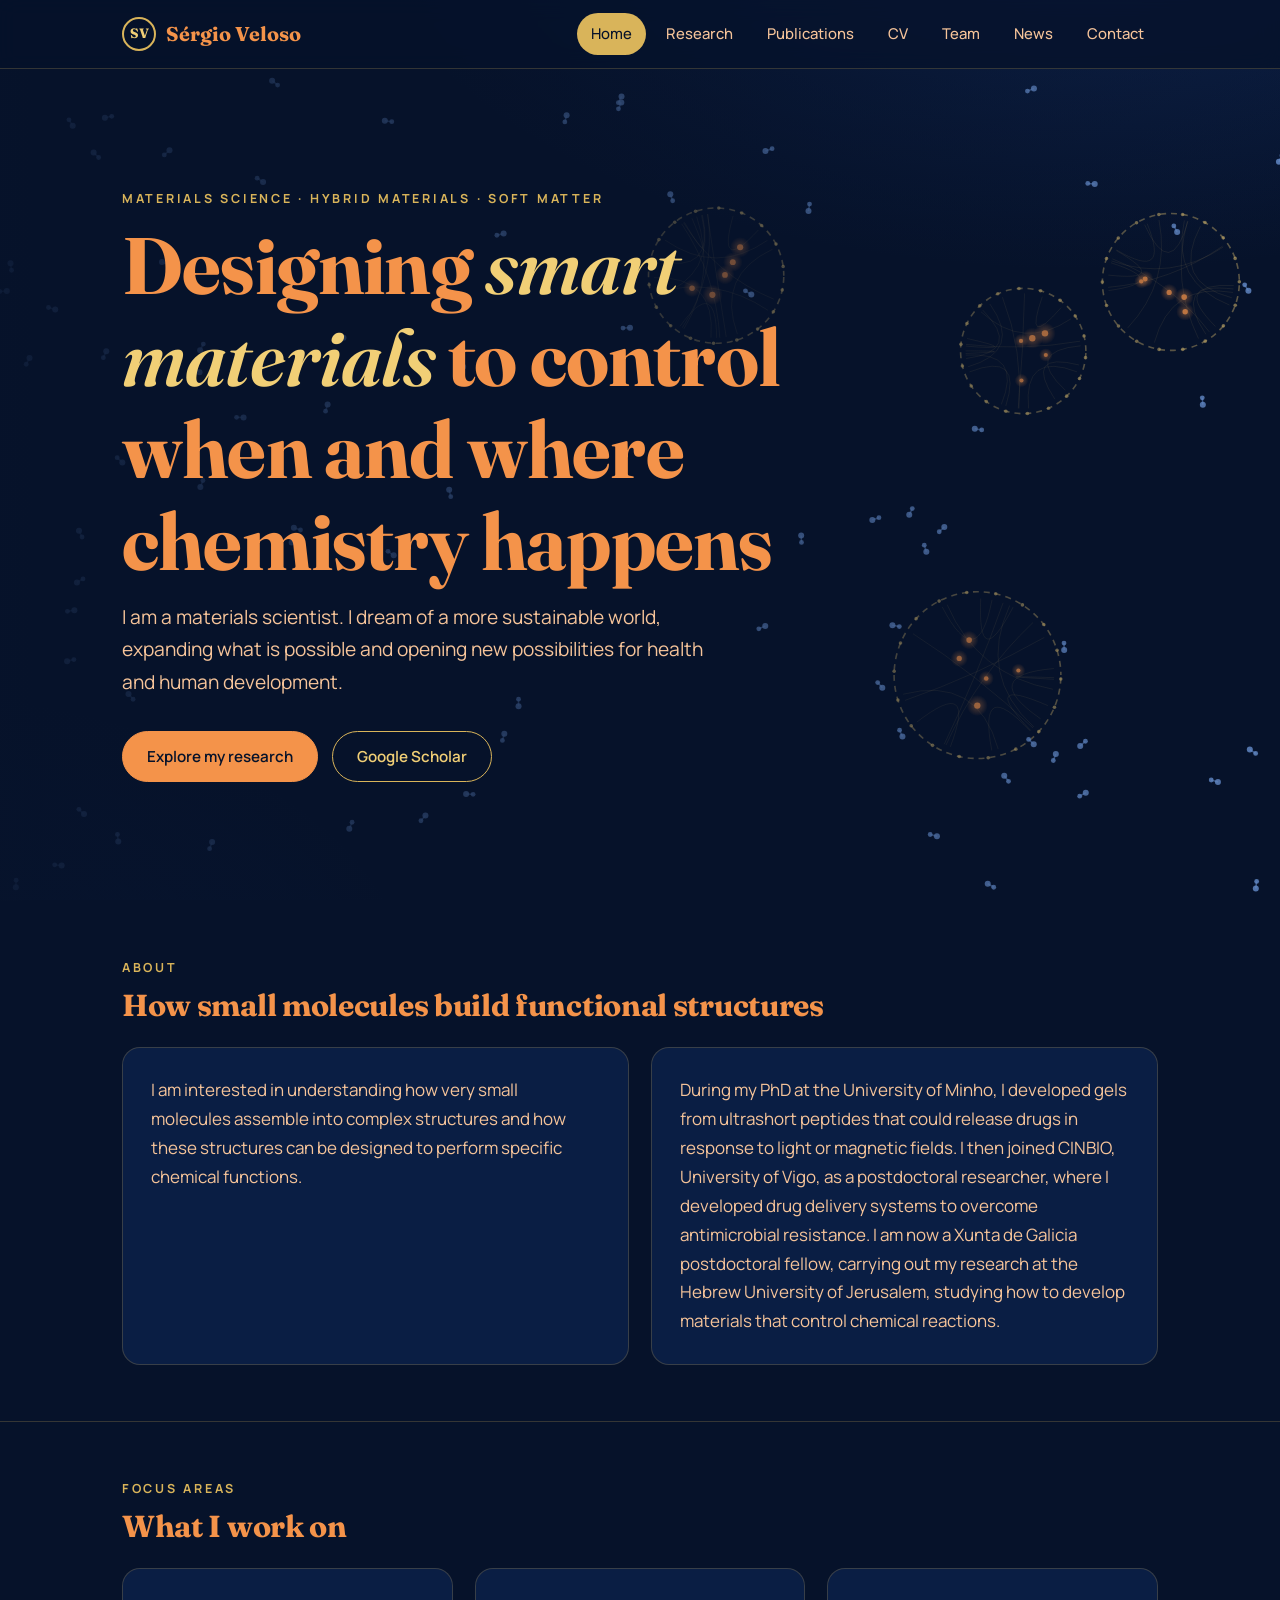
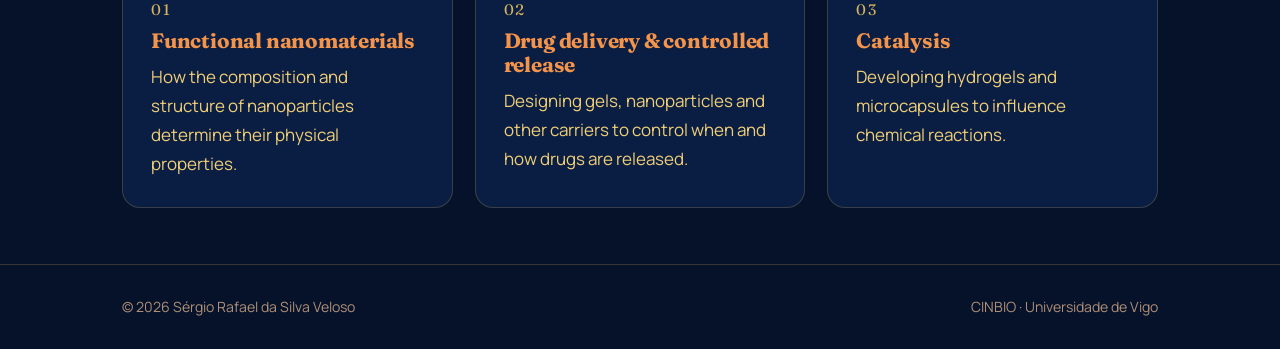
==== commit 4eec935e: "Add files via upload" ====
--- a/index.html
+++ b/index.html
@@ -53,7 +53,7 @@
   <div class="eyebrow">Focus areas</div>
   <h2>What I work on</h2>
   <div class="grid">
-    <a class="card reveal" href="research.html"><div class="num">01</div><h3>Functional nanomaterials</h3><p>How the composition and structure of nanoparticles determine their physical properties.</p></a>
+    <a class="card reveal" href="research.html#nano"><div class="num">01</div><h3>Functional nanomaterials</h3><p>How the composition and structure of nanoparticles determine their physical properties.</p></a>
     <a class="card reveal" href="research.html#delivery"><div class="num">02</div><h3>Drug delivery &amp; controlled release</h3><p>Designing gels, nanoparticles and other carriers to control when and how drugs are released.</p></a>
     <a class="card reveal" href="research.html#photo"><div class="num">03</div><h3>Catalysis</h3><p>Developing hydrogels and microcapsules to influence chemical reactions.</p></a>
   </div>
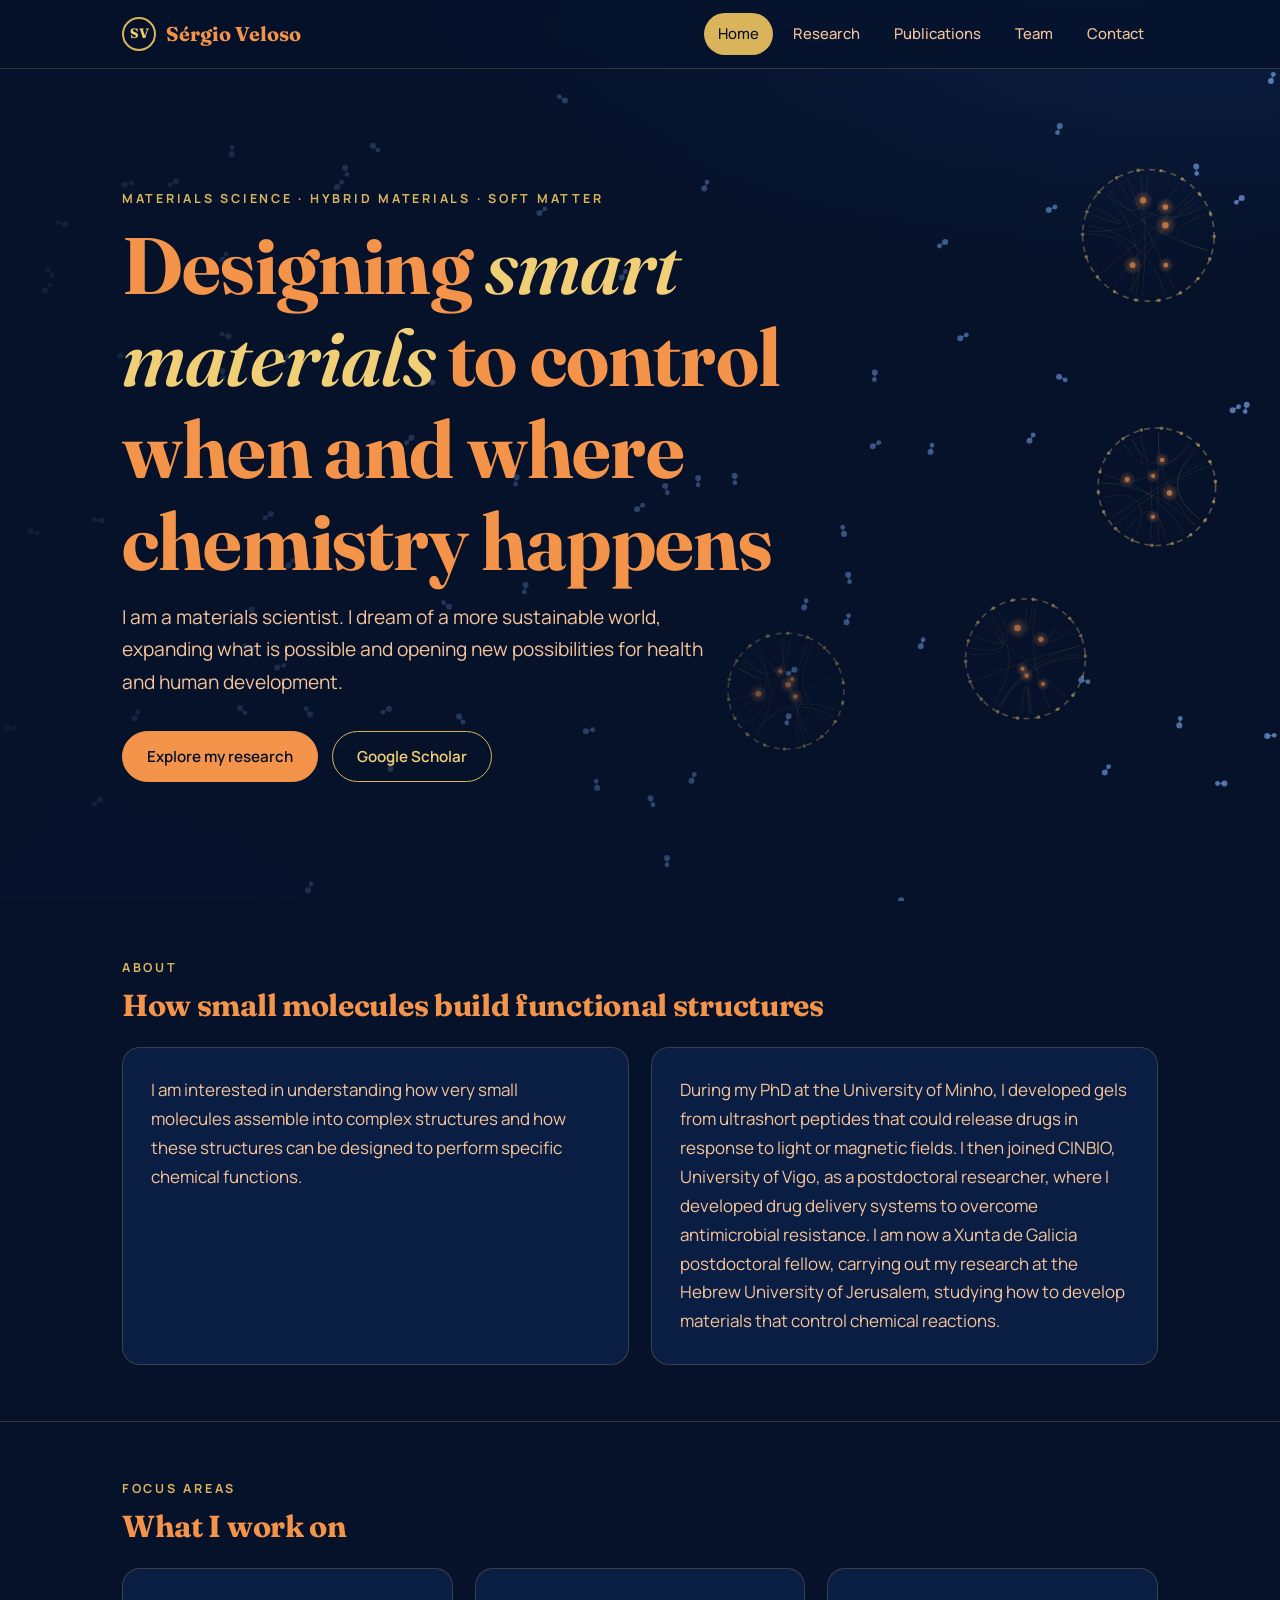
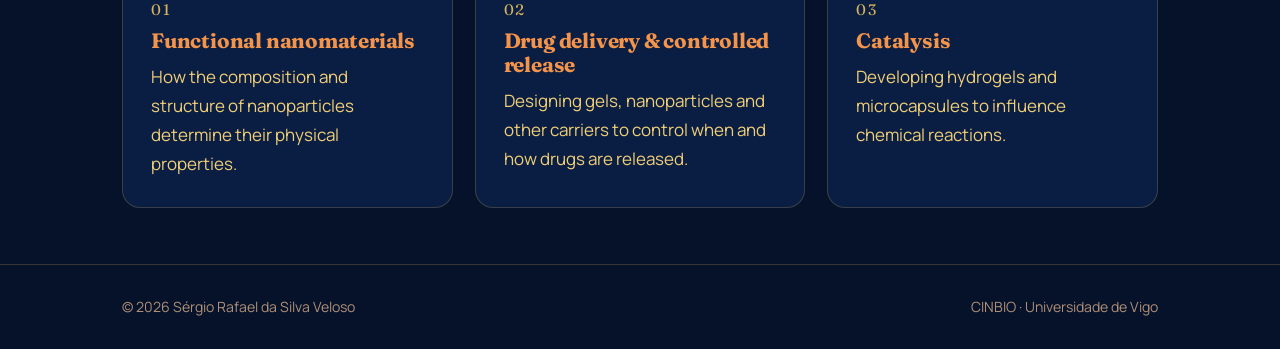
==== commit 19dc64b5: "Remove CV and News links from navigation Removed links to CV and News pages from the navigation." ====
--- a/index.html
+++ b/index.html
@@ -19,9 +19,7 @@
       <li><a href="index.html">Home</a></li>
       <li><a href="research.html">Research</a></li>
       <li><a href="publications.html">Publications</a></li>
-      <li><a href="cv.html">CV</a></li>
       <li><a href="team.html">Team</a></li>
-      <li><a href="news.html">News</a></li>
       <li><a href="contact.html">Contact</a></li>
     </ul>
   </div>
